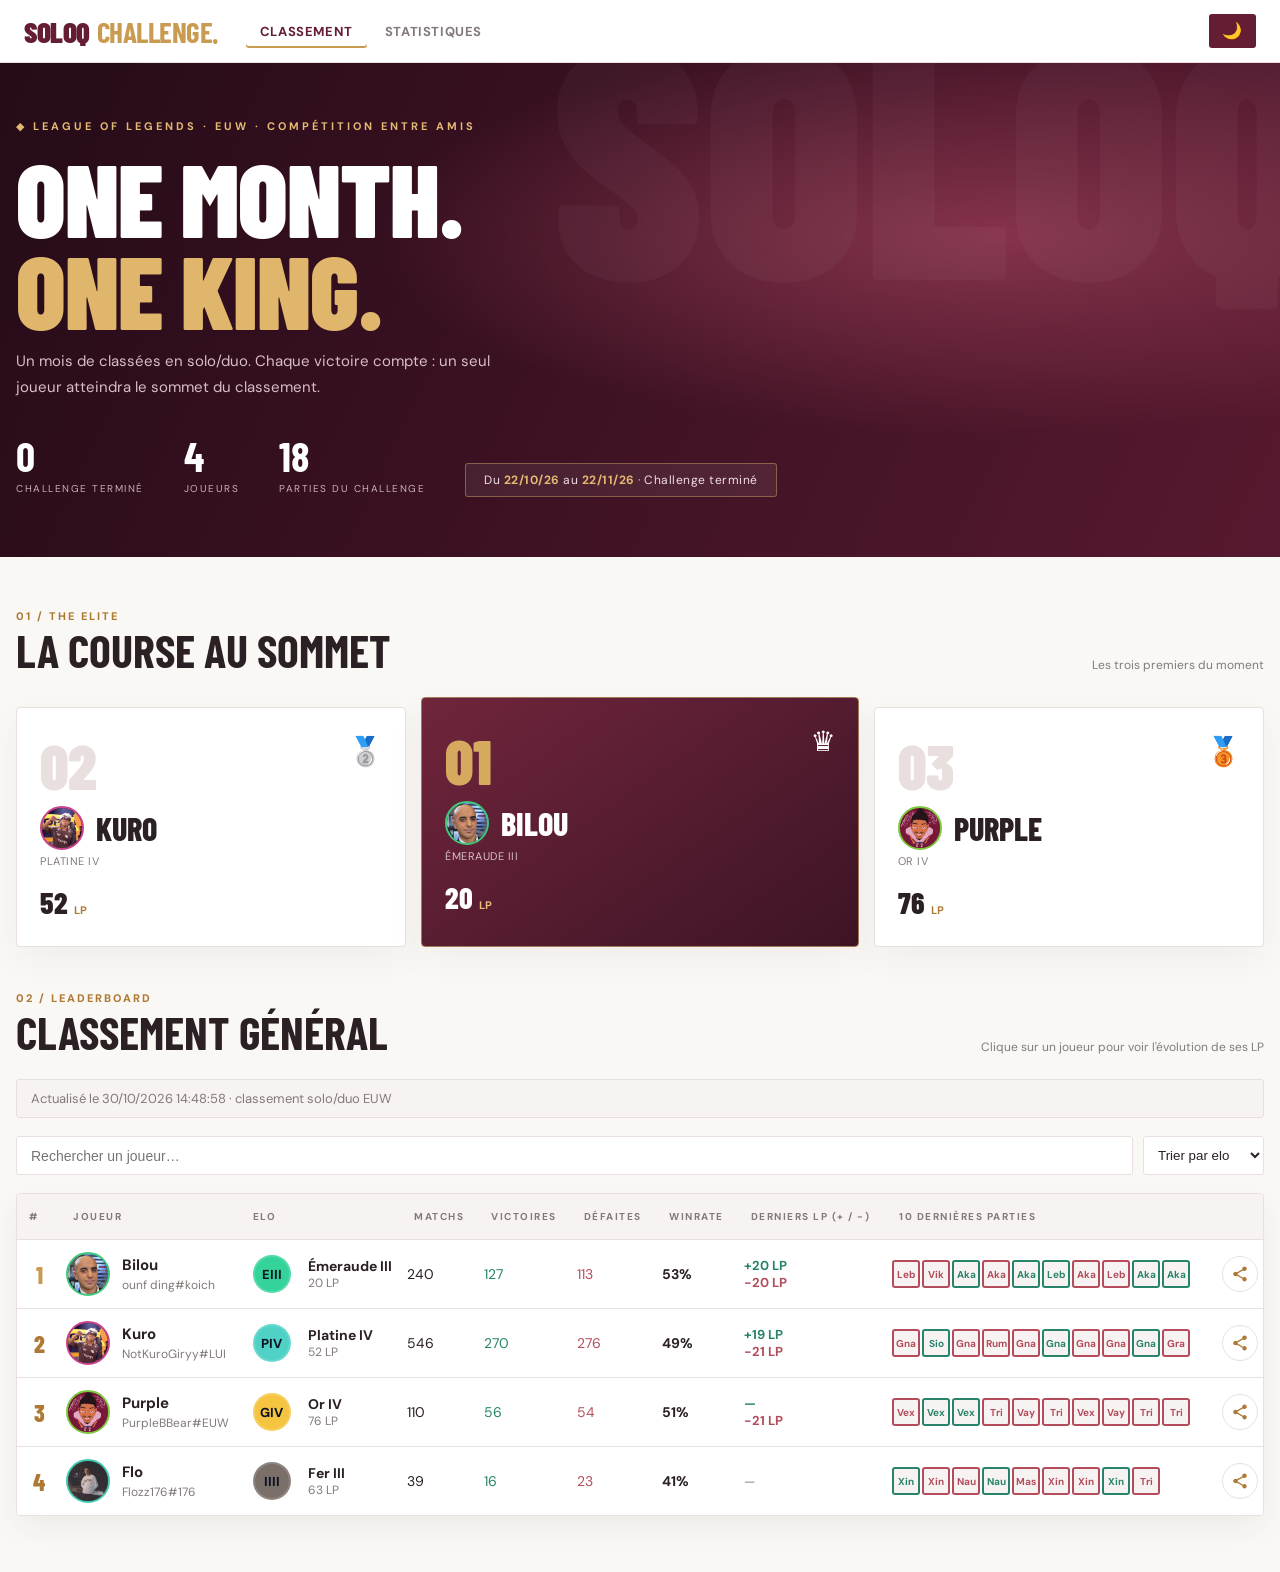
==== index.html @ 8a0b6b37 "Titre du hero ajusté sur mobile Co-Authored-By: Claude Sonnet 5.5 <noreply@anthropic.com> Claude-Ses" ====
<!DOCTYPE html>
<html lang="fr">
<head>
<meta charset="utf-8">
<meta name="viewport" content="width=device-width, initial-scale=1, viewport-fit=cover">
<title>SoloQ Challenge</title>
<meta name="description" content="Un mois de classées entre amis : classement, statistiques et parties en direct.">
<meta name="theme-color" content="#5c1a33">
<meta property="og:type" content="website"><meta property="og:title" content="SoloQ Challenge"><meta property="og:description" content="Un mois de classées entre amis : classement, statistiques et parties en direct.">
<link rel="icon" href="favicon.svg" type="image/svg+xml">
<style>
:root{color-scheme:dark;--bg:#0e141e;--card:#162030;--line:#233248;--txt:#e8eef7;--mut:#8394ab;--win:#3b82f6;--loss:#ef4444;--gold:#f5c542;box-sizing:border-box;padding-top:env(safe-area-inset-top,0px);padding-bottom:env(safe-area-inset-bottom,0px)}
*{box-sizing:border-box}
body{margin:0;background:var(--bg);color:var(--txt);font-family:Inter,system-ui,-apple-system,"Segoe UI",sans-serif}
header{display:flex;align-items:center;gap:24px;padding:14px 24px;border-bottom:1px solid var(--line);flex-wrap:wrap}
.logo{font-weight:800;font-size:20px;letter-spacing:.5px}.logo b{color:var(--gold)}
nav{display:flex;gap:4px;flex-wrap:wrap}
nav a{color:var(--mut);text-decoration:none;padding:8px 14px;border-radius:8px;font-size:14px}
nav a.on,nav a:hover{background:var(--card);color:var(--txt)}
.hero{text-align:center;padding:36px 16px 20px}
.hero h1{margin:0 0 8px;font-size:34px}
.hero p{margin:0;color:var(--mut)}
.pill{display:inline-block;margin-top:14px;background:var(--card);border:1px solid var(--line);border-radius:99px;padding:8px 18px;font-size:14px}
.pill b{color:var(--gold)}
.wrap{max-width:1320px;margin:0 auto;padding:0 16px 48px}
.bar{display:flex;gap:10px;margin:18px 0;flex-wrap:wrap}
.bar input{flex:1;min-width:180px;background:var(--card);border:1px solid var(--line);color:var(--txt);border-radius:8px;padding:10px 14px;font-size:14px}
.bar select{background:var(--card);border:1px solid var(--line);color:var(--txt);border-radius:8px;padding:10px}
.note{background:#2a2410;border:1px solid #5b4a14;color:#f1d98a;border-radius:8px;padding:10px 14px;font-size:13px;margin-bottom:14px}
.warn{background:#2a1416;border:1px solid #6b2328;color:#ffb4b8;border-radius:8px;padding:10px 14px;font-size:14px;margin-bottom:14px}
.scroll{overflow-x:auto}
table{width:100%;border-collapse:collapse;min-width:820px}
th{font-size:12px;color:var(--mut);text-transform:uppercase;letter-spacing:.6px;text-align:left;padding:8px 10px}
td{padding:10px;border-top:1px solid var(--line);font-size:14px;vertical-align:middle}
tbody tr{background:var(--card)}tbody tr:hover{background:#1c2a3f}
.rk{font-weight:800;font-size:18px;width:44px;text-align:center}
tr:nth-child(1) .rk{color:var(--gold)}
.pl b{display:block;font-size:15px}.pl a{color:var(--mut);font-size:12px;text-decoration:none}.pl a:hover{color:var(--txt)}
.elo{display:flex;align-items:center;gap:10px}
.elo .lp{white-space:nowrap}
.badge{width:38px;height:38px;border-radius:50%;display:grid;place-items:center;font-weight:800;font-size:13px;color:#0b1220;box-shadow:0 0 0 2px rgba(255,255,255,.15) inset}
.embw{position:relative;width:52px;height:52px;flex:none;display:grid;place-items:center}
.emb{width:52px;height:52px;object-fit:contain}
.dv{position:absolute;bottom:-2px;left:50%;transform:translateX(-50%);background:#0b1220;border:1px solid var(--line);border-radius:6px;padding:0 6px;font-size:11px;font-weight:800;line-height:16px;color:var(--txt)}
.pl b a.live{display:inline-block;margin-left:8px;font-size:11px;font-weight:800;letter-spacing:.5px;color:#86efac;background:rgba(34,197,94,.14);border:1px solid rgba(34,197,94,.5);border-radius:99px;padding:2px 9px;text-decoration:none;vertical-align:middle}
.pl b a.live:hover{background:rgba(34,197,94,.28);color:#bbf7d0}
.pl b a.live i{display:inline-block;width:7px;height:7px;border-radius:50%;background:#22c55e;margin-right:5px;animation:pl 1.6s infinite}
@keyframes pl{50%{opacity:.3}}
.lp{font-weight:700}.lp small{display:block;color:var(--mut);font-weight:400;font-size:12px}
.wr{font-weight:700}.v{color:var(--win)}.d{color:var(--loss)}
.last{display:flex;gap:3px}
.ch{width:34px;height:34px;border-radius:7px;display:grid;place-items:center;font-size:10px;font-weight:700;background:#0b1220;border:3px solid var(--line);overflow:hidden}.ch img{width:100%;height:100%;object-fit:cover;display:block}
.ch.w{border-color:var(--win);color:#9ec5ff}.ch.l{border-color:var(--loss);color:#ffa3a3}
.empty{padding:30px;text-align:center;color:var(--mut)}
.cardico{display:inline-flex;align-items:center;justify-content:center;gap:8px;width:36px;height:36px;border-radius:50%;border:1px solid var(--line);background:transparent;color:var(--gold);cursor:pointer}.cardico:hover{background:var(--gold);color:#1a1205;border-color:var(--gold)}.cardico .lbl{display:none}
td.sh{width:56px;text-align:right}
td.lpm .v{color:#4ade80}
td.lpm span{display:block;font-weight:700;white-space:nowrap}
td.lpm .lpm0{color:var(--mut)}
.hint{color:var(--mut);font-size:13px;margin:0 0 8px}
tbody tr.clk{cursor:pointer}tbody tr.clk:focus-visible{outline:2px solid var(--gold);outline-offset:-2px}
.modal{position:fixed;inset:0;background:rgba(3,7,14,.74);display:grid;place-items:center;padding:16px;z-index:50}
.modal[hidden]{display:none}
.dlg{background:var(--card);border:1px solid var(--line);border-radius:14px;width:min(780px,100%);max-height:calc(100vh - 32px);overflow:auto;padding:20px}
.dh{display:flex;align-items:center;gap:14px;margin-bottom:6px}
.dh h2{margin:0;font-size:21px}.dh small{display:block;color:var(--mut);font-size:13px;margin-top:2px}
.x{margin-left:auto;align-self:flex-start;background:none;border:1px solid var(--line);color:var(--txt);border-radius:8px;width:36px;height:36px;font-size:20px;line-height:1;cursor:pointer}
.x:hover{background:#1c2a3f}
.sum{display:flex;gap:26px;flex-wrap:wrap;margin:10px 0 12px;font-size:13px;color:var(--mut)}
.sum b{display:block;color:var(--txt);font-size:19px;margin-top:2px}
.tip{min-height:20px;font-size:14px;color:var(--txt);margin-bottom:4px}
svg.chart{width:100%;height:auto;display:block;touch-action:none;user-select:none}
.note2{color:var(--mut);font-size:13px;margin:10px 0 0}
.up{color:#4ade80}.dn{color:var(--loss)}
footer{text-align:center;color:var(--mut);font-size:12px;padding:20px}
@media(min-width:1181px) and (max-width:1340px){td{padding:8px 5px}th{padding:8px 5px}.ch{width:28px;height:28px;border-width:2px}.last{gap:2px}}
@media(max-width:640px){.hero h1{font-size:26px}header{padding:12px 14px}}
.pw{display:flex;align-items:center;gap:12px}
.pav{position:relative;overflow:hidden;width:44px;height:44px;border-radius:50%;flex:none;display:inline-grid;place-items:center;font-weight:800;font-size:17px;color:#fff;background:hsl(var(--h) 55% 36%);border:2px solid hsl(var(--h) 55% 52%)}
.pav img{position:absolute;inset:0;width:100%;height:100%;object-fit:cover;display:block}

.last{flex-wrap:nowrap}
th{white-space:nowrap}
td.lpm span{display:block;font-weight:700;font-size:13px;white-space:nowrap}td.lpm .lpm0{color:var(--mut);font-weight:400}
.chw{display:flex;flex-direction:column;align-items:center;gap:2px}
.lpd{font-size:10px;font-weight:800;min-height:12px;line-height:12px;color:var(--mut)}.lpd.up{color:#4ade80}.lpd.dn{color:#f87171}
@media(max-width:1180px){
  .scroll{overflow-x:visible}
  table{min-width:0;display:block}
  thead{display:none}
  tbody{display:grid;gap:10px}
  tbody tr{display:grid;grid-template-columns:40px repeat(4,1fr);align-items:center;gap:10px 8px;padding:12px;background:var(--card);border:1px solid var(--line);border-radius:12px}
  td{display:block;border:0;padding:0}
  td:nth-child(1){grid-column:1;grid-row:1}
  td:nth-child(2){grid-column:2 / 4;grid-row:1;min-width:0}
  td:nth-child(3){grid-column:4 / 6;grid-row:1}
  td:nth-child(4){grid-column:2;grid-row:2}td:nth-child(5){grid-column:3;grid-row:2}
  td:nth-child(6){grid-column:4;grid-row:2}td:nth-child(7){grid-column:5;grid-row:2}
  td:nth-child(8){grid-column:1 / -1;grid-row:3}
  td.lpm span{display:inline-block;margin-right:16px}
  td.lpm .v{color:#4ade80}
  .last{flex-wrap:wrap}
  td:nth-child(9){grid-column:1 / -1;grid-row:4}
  td.wr:before{font-weight:400}
  td[data-l]:before{content:attr(data-l);display:block;font-size:11px;color:var(--mut);text-transform:uppercase;letter-spacing:.5px;margin-bottom:2px}
  .pl b{white-space:normal}
  td.sh{grid-column:1 / -1;grid-row:5;width:auto;text-align:right}
  .cardico{width:auto;height:38px;padding:0 16px;border-radius:99px;font:600 13px Inter,system-ui,sans-serif}.cardico .lbl{display:inline}
}
@media(max-width:560px){
  tbody tr{grid-template-columns:repeat(4,1fr)}
  td:nth-child(1){grid-column:1;grid-row:1}
  td:nth-child(2){grid-column:2 / 5;grid-row:1}
  td:nth-child(3){grid-column:1 / 5;grid-row:2}
  td:nth-child(4){grid-column:1;grid-row:3}td:nth-child(5){grid-column:2;grid-row:3}
  td:nth-child(6){grid-column:3;grid-row:3}td:nth-child(7){grid-column:4;grid-row:3}
  td:nth-child(8){grid-column:1 / -1;grid-row:4}
  td:nth-child(9){grid-column:1 / -1;grid-row:5}
  td.sh{grid-row:6}
  .ch{width:30px;height:30px}
}
.hero{--cw:1288px}
</style>
<link rel="preconnect" href="https://fonts.googleapis.com"><link href="https://fonts.googleapis.com/css2?family=Barlow+Condensed:wght@500;600;700;800;900&family=DM+Sans:wght@400;500;600;700&display=swap" rel="stylesheet">
<link rel="stylesheet" href="theme.css?v=1793372012"><script src="theme.js?v=1793365394"></script>
</head>
<body>
<header>
  <div class="logo">SoloQ<b>Challenge</b></div>
  <nav><a class="on" href="index.html">Classement</a><a href="stats.html">Statistiques</a></nav>
</header>

<div class="hero">
  <div class="eyebrow">◆ League of Legends · EUW · Compétition entre amis</div>
  <h1>One month.<br><em>One king.</em></h1>
  <p>Un mois de classées en solo/duo. Chaque victoire compte : un seul joueur atteindra le sommet du classement.</p>
  <div class="hero-bottom">
    <div class="hero-stat"><strong id="hs-left">—</strong><small id="hs-left-l">Jours restants</small></div>
    <div class="hero-stat"><strong id="hs-pl">—</strong><small>Joueurs</small></div>
    <div class="hero-stat"><strong id="hs-g">—</strong><small>Parties du challenge</small></div>
    <div class="pill">Du <b id="d1"></b> au <b id="d2"></b> · <span id="left"></span></div>
  </div>
</div>

<main class="wrap">
<section class="section" id="podium-sec" hidden>
  <div class="section-top"><div><div class="kicker">01 / The elite</div><h2>La course au sommet</h2></div><div class="subtitle">Les trois premiers du moment</div></div>
  <div class="podium" id="podium"></div>
</section>
<section class="section" id="classement" style="padding-top:36px">
  <div class="section-top"><div><div class="kicker">02 / Leaderboard</div><h2>Classement général</h2></div><div class="subtitle">Clique sur un joueur pour voir l'évolution de ses LP</div></div>
  <div class="note">Chargement du classement…</div>
  <div class="warn" id="warn" hidden></div>
  <div class="bar">
    <input id="q" placeholder="Rechercher un joueur…">
    <select id="sort">
      <option value="elo">Trier par elo</option>
      <option value="games">Matchs joués</option>
      <option value="wr">Winrate</option>
      <option value="wins">Victoires</option>
    </select>
  </div>
  <div class="scroll">
  <table>
    <thead><tr><th>#</th><th>Joueur</th><th>Elo</th><th>Matchs</th><th>Victoires</th><th>Défaites</th><th>Winrate</th><th title="LP gagnés à la dernière victoire et perdus à la dernière défaite">Derniers LP (+ / −)</th><th>10 dernières parties</th><th></th></tr></thead>
    <tbody id="rows"></tbody>
  </table>
  </div>
  <div id="none" class="empty" hidden>Aucun joueur trouvé.</div>
</section>
</main>


<div class="modal" id="modal" hidden>
  <div class="dlg" role="dialog" aria-modal="true" aria-labelledby="mt">
    <div class="dh"><div id="mem"></div><div><h2 id="mt"></h2><small id="ms"></small></div>
      <button class="x" id="mx" aria-label="Fermer">×</button></div>
    <div class="sum" id="msum"></div>
    <div id="mtip" class="tip">&nbsp;</div>
    <div id="mchart"></div>
    <p class="note2" id="mnote"></p>
    <button type="button" class="cbtn cardbtn" id="mcard">🃏 Carte joueur</button>
  </div>
</div>

<script>
// ====== CONFIG ======
var START = "2026-10-22", END = "2026-11-22";
// last10 : "W" victoire / "L" défaite, de la plus récente à la plus ancienne
// champs : champions joués, dans le même ordre
var PLAYERS = [];  // rempli depuis data/ranking.json
// Icônes de champions (image en base64). Ajoute une ligne par champion : Nom:"data:image/png;base64,..."
var ICONS = {};
// ====== FIN CONFIG ======

var TIERS = ["IRON","BRONZE","SILVER","GOLD","PLATINUM","EMERALD","DIAMOND","MASTER","GRANDMASTER","CHALLENGER"];
var COL = {IRON:"#7b6f6a",BRONZE:"#b8794a",SILVER:"#b9c4d0",GOLD:"#f5c542",PLATINUM:"#4fd1c5",EMERALD:"#34d399",DIAMOND:"#7aa7ff",MASTER:"#c084fc",GRANDMASTER:"#f87171",CHALLENGER:"#fde68a"};
var LBL = {IRON:"Fer",BRONZE:"Bronze",SILVER:"Argent",GOLD:"Or",PLATINUM:"Platine",EMERALD:"Émeraude",DIAMOND:"Diamant",MASTER:"Maître",GRANDMASTER:"GM",CHALLENGER:"Chall"};
var ROM = ["","I","II","III","IV"];


// Icônes de TOUS les champions via Data Dragon (CDN officiel de Riot).
// Fonctionne quand la page est hébergée sur ton site ou ouverte en fichier ; sinon on retombe sur ICONS puis sur les lettres.
var DD = {ver:null, map:null};
function norm(s){return String(s).toLowerCase().replace(/[^a-z0-9]/g,"")}
function iconSrc(c){
  if(ICONS[c]) return ICONS[c];
  if(DD.map){var id = DD.map[norm(c)]; if(id) return "https://ddragon.leagueoflegends.com/cdn/"+DD.ver+"/img/champion/"+id+".png";}
  return null;
}
function loadDD(){
  fetch("https://ddragon.leagueoflegends.com/api/versions.json").then(function(r){return r.json()}).then(function(v){
    DD.ver = v[0];
    return fetch("https://ddragon.leagueoflegends.com/cdn/"+DD.ver+"/data/en_US/champion.json");
  }).then(function(r){return r.json()}).then(function(j){
    DD.map = {};
    Object.keys(j.data).forEach(function(id){DD.map[norm(id)] = id; DD.map[norm(j.data[id].name)] = id;});
    render();
  }).catch(function(){});
}

function loadData(){
  var n = document.querySelector(".note");
  fetch("data/ranking.json?t="+Date.now()).then(function(r){if(!r.ok)throw 0;return r.json()}).then(function(d){
    PLAYERS = d.players || [];
    if(d.start && d.end && (d.start !== START || d.end !== END)){ START = d.start; END = d.end; setDates(); }
    if(n){
      var m = Math.max(0, Math.round((Date.now()/1000 - d.updated)/60));
      n.textContent = "Actualisé " + (m < 1 ? "à l'instant" : m < 60 ? "il y a " + m + " min" : "le " + new Date(d.updated*1000).toLocaleString("fr-FR")) + " · classement solo/duo EUW";
    }
    var msgs = [];
    if(d.key_ok === false) msgs.push("La clé Riot est refusée (expirée ?) : le classement n'est plus mis à jour.");
    (d.errors || []).forEach(function(e){ msgs.push(e.riot + " : " + e.msg); });
    var w = document.getElementById("warn");
    if(w){ w.innerHTML = msgs.map(esc).join("<br>"); w.hidden = !msgs.length; }
    render();
  }).catch(function(){ if(n) n.textContent = "Impossible de charger le classement pour le moment."; render(); });
}

function score(p){
  if(p.unranked) return -1 + Math.min(999, p.w + p.l) / 1000;   // non classés : après tous les classés, entre eux par nombre de parties
  var t = TIERS.indexOf(p.tier);
  return t >= 7 ? 2800 + (t-7)*0 + p.lp + (t-7)*5000 : t*400 + (4-p.div)*100 + p.lp;
}
var CD = "https://raw.communitydragon.org/latest/plugins/rcp-fe-lol-static-assets/global/default/images/";
function embUrls(t){
  t = t.toLowerCase();
  return [CD+"ranked-mini-crests/"+t+".png", CD+"ranked-mini-crests/"+t+".svg", CD+"ranked-emblem/emblem-"+t+".png", "ranks/"+t+".png"];
}
function embErr(img){
  var u = JSON.parse(img.dataset.u), i = +img.dataset.i + 1;
  if(i < u.length){ img.dataset.i = i; img.src = u[i]; }
  else { img.parentNode.innerHTML = img.dataset.fb; }
}
function emblem(p,hi){
  if(p.unranked) return '<div class="embw"><div class="badge" style="background:#475569">?</div></div>';
  var fb = '<div class="badge" style="background:'+COL[p.tier]+'">'+esc(p.tier.slice(0,1))+(hi?"":ROM[p.div])+'</div>';
  var u = embUrls(p.tier);
  return '<div class="embw"><img class="emb" alt="'+esc(p.tier)+'" src="'+u[0]+'" data-i="0" data-u="'+esc(JSON.stringify(u))+'" data-fb="'+esc(fb)+'" onerror="embErr(this)">'
    + (hi ? '' : '<span class="dv">'+ROM[p.div]+'</span>') + '</div>';
}
var SHARE_SVG = '<svg viewBox="0 0 24 24" width="18" height="18" aria-hidden="true"><path fill="currentColor" d="M18 16.1c-.8 0-1.5.3-2 .8l-7.1-4.2c.1-.2.1-.5.1-.7s0-.5-.1-.7L15.900 7.200c.5.5 1.2.8 2.100.8 1.700 0 3-1.300 3-3s-1.300-3-3-3-3 1.300-3 3c0 .2 0 .5.1.7L8.100 9.800C7.600 9.300 6.900 9 6 9c-1.700 0-3 1.300-3 3s1.300 3 3 3c.9 0 1.600-.3 2.100-.8l7.100 4.200c-.1.200-.1.400-.1.600 0 1.600 1.300 2.900 2.900 2.900s2.900-1.300 2.900-2.900-1.300-2.900-2.900-2.900z"/></svg>';
var LIVE = {players:{}};
function liveTag(p){
  var g = LIVE.players && LIVE.players[p.riot];
  return g ? ' <a class="live" href="game.html?g='+encodeURIComponent(g)+'" title="Voir la partie en cours"><i></i>EN JEU</a>' : '';
}
function loadLive(){
  fetch("data/live.json?t="+Date.now()).then(function(r){if(!r.ok)throw 0;return r.json()}).then(function(d){LIVE=d;render()}).catch(function(){});
}
function lpAvg(p){
  var a = p.lplast; if(!a || (a.win == null && a.loss == null)) return '<span class="lpm0" title="Disponible dès la première partie suivie après le début du suivi">—</span>';
  return '<span class="v" title="LP gagnés lors de la dernière victoire suivie">'+(a.win != null ? "+"+a.win+" LP" : "—")+'</span>'
       + '<span class="d" title="LP perdus lors de la dernière défaite suivie">'+(a.loss != null ? "−"+Math.abs(a.loss)+" LP" : "—")+'</span>';
}
function games(p){return p.w+p.l}
function wr(p){return games(p) ? Math.round(p.w/games(p)*100) : 0}
function fmt(s){var a=s.split("-");return a[2]+"/"+a[1]+"/"+a[0].slice(2)}
function opgg(r){var a=r.split("#");return "https://dpm.lol/"+encodeURIComponent(a[0])+"-"+encodeURIComponent(a[1])}
function hue(s){var h=0;s=String(s);for(var i=0;i<s.length;i++)h=(h*31+s.charCodeAt(i))%360;return h}
function avHtml(p){
  return '<span class="pav" style="--h:'+hue(p.name)+'">'+esc(String(p.name).slice(0,1).toUpperCase())
    + (p.avatar ? '<img alt="" loading="lazy" src="'+esc(p.avatar)+'" onerror="this.remove()">' : '') + '</span>';
}
function esc(s){return String(s).replace(/[&<>"]/g,function(c){return {"&":"&amp;","<":"&lt;",">":"&gt;",'"':"&quot;"}[c]})}

function setDates(){
  document.getElementById("d1").textContent = fmt(START);
  document.getElementById("d2").textContent = fmt(END);
  var now = new Date(), st = new Date(START+"T00:00:00"), e = new Date(END+"T23:59:59");   // heure locale, dernier jour inclus
  var el = document.getElementById("left");
  var hl = document.getElementById("hs-left"), hll = document.getElementById("hs-left-l");
  if(now < st){ el.textContent = "Commence dans " + Math.ceil((st-now)/864e5) + " j"; hl.textContent = Math.ceil((st-now)/864e5); hll.textContent = "Jours avant le début"; }
  else if(now > e){ el.textContent = "Challenge terminé"; hl.textContent = "0"; hll.textContent = "Challenge terminé"; }
  else { el.textContent = Math.ceil((e-now)/864e5) + " j restants"; hl.textContent = Math.ceil((e-now)/864e5); hll.textContent = "Jours restants"; }
}
setDates();

function renderPodium(){
  var sec = document.getElementById("podium-sec"), el = document.getElementById("podium");
  var top = PLAYERS.filter(function(x){return !x.unranked}).sort(function(a,b){return score(b)-score(a)}).slice(0,3);   // le podium ne montre que des joueurs classés
  document.getElementById("hs-pl").textContent = PLAYERS.length || "—";
  if(!top.length){ sec.hidden = true; return; }
  sec.hidden = false;
  var order = top.length >= 3 ? [1,0,2] : top.map(function(_,i){return i}), medals = ["♛","🥈","🥉"];
  el.innerHTML = order.map(function(i){
    var p = top[i], hi = TIERS.indexOf(p.tier) >= 7;
    var rt = p.unranked ? "Non classé" : LBL[p.tier] + (hi ? "" : " " + ROM[p.div]);
    return '<button type="button" class="pcard'+(i===0?" first":"")+'" data-riot="'+esc(p.riot)+'" aria-label="Voir le profil de '+esc(p.name)+'">'
      + '<div class="position">0'+(i+1)+'</div><div class="medal" aria-hidden="true">'+medals[i]+'</div>'
      + '<div class="who">'+avHtml(p)+'<div class="pname">'+esc(p.name)+'</div></div>'
      + '<div class="prank">'+esc(rt)+'</div>'
      + '<div class="plp">'+(p.unranked ? "—" : p.lp+' <span>LP</span>')+'</div></button>';
  }).join("");
}
document.getElementById("podium").addEventListener("click", function(e){ var b = e.target.closest(".pcard"); if(b) openPlayer(b.getAttribute("data-riot")); });

function render(){
  renderPodium();
  var q = document.getElementById("q").value.toLowerCase().trim();
  var k = document.getElementById("sort").value;
  var f = {elo:score, games:games, wr:wr, wins:function(p){return p.w}}[k];
  var list = PLAYERS.slice().sort(function(a,b){return f(b)-f(a)});
  var html = "", n = 0;
  list.forEach(function(p,i){
    if(q && (p.name+" "+p.riot).toLowerCase().indexOf(q) < 0) return;
    n++;
    var t = TIERS.indexOf(p.tier), hi = t >= 7;
    var rankTxt = p.unranked ? "Non classé" : LBL[p.tier] + (hi ? "" : " " + ROM[p.div]);
    var last = "";
    for(var j=0;j<(p.champs?Math.min(10,p.champs.length):0);j++){
      var c = p.champs[j] || "?", r = p.last10[j] || "L";
      var dl = p.lpd ? p.lpd[j] : null;
      last += '<div class="chw"><div class="ch '+(r==="W"?"w":"l")+'" title="'+esc(c)+' · '+(r==="W"?"Victoire":"Défaite")+(dl!=null?" · "+(dl>0?"+":"")+dl+" LP":"")+'">'+(iconSrc(c)?'<img alt="'+esc(c)+'" src="'+iconSrc(c)+'" onerror="this.replaceWith(document.createTextNode(this.alt.slice(0,3)))">':esc(c.slice(0,3)))+'</div>'
        +'</div>';
    }
    if(!last) last='<span style="color:var(--mut)">—</span>';
    html += '<tr class="clk" tabindex="0" data-riot="'+esc(p.riot)+'"><td class="rk">'+(i+1)+'</td>'
      + '<td class="pl"><div class="pw">'+avHtml(p)+'<div><b>'+esc(p.name)+liveTag(p)+'</b><a href="'+opgg(p.riot)+'" target="_blank" rel="noopener">'+esc(p.riot)+'</a></div></div></td>'
      + '<td><div class="elo">'+emblem(p,hi)
      + '<div class="lp">'+rankTxt+'<small>'+(p.unranked?"—":p.lp+" LP")+'</small></div></div></td>'
      + '<td data-l="Matchs">'+games(p)+'</td><td class="v" data-l="Victoires">'+p.w+'</td><td class="d" data-l="Défaites">'+p.l+'</td>'
      + '<td class="wr" data-l="Winrate">'+wr(p)+'%</td>'
      + '<td class="lpm" data-l="Derniers LP (+ / −)">'+lpAvg(p)+'</td><td><div class="last">'+last+'</div></td>'
      + '<td class="sh"><button type="button" class="cardico" data-card="'+esc(p.riot)+'" title="Partager la carte de '+esc(p.name)+'" aria-label="Partager la carte de '+esc(p.name)+'">'+SHARE_SVG+'<span class="lbl">Partager la carte</span></button></td></tr>';
  });
  document.getElementById("rows").innerHTML = html;
  document.getElementById("none").hidden = n > 0;
}

// ====== Graphique d'évolution des LP ======
var HIST = {}, STATS = null, lastFocus = null;
function loadExtra(){
  fetch("data/history.json?t="+Date.now()).then(function(r){return r.ok?r.json():{}}).then(function(d){HIST=d}).catch(function(){});
  fetch("data/stats.json?t="+Date.now()).then(function(r){return r.ok?r.json():null}).then(function(d){STATS=d; var g = document.getElementById("hs-g"); if(g && d) g.textContent = d.games;}).catch(function(){});
}
function cscore(t){var i=TIERS.indexOf(t[1]);return i>=7 ? 2800+t[3] : i*400+(4-t[2])*100+t[3]}
function scoreLabel(v){
  if(v>=2800) return v===2800 ? "Maître" : "M+ "+(v-2800)+" LP";
  var i=Math.floor(v/400), d=4-Math.floor((v%400)/100);
  return LBL[TIERS[i]]+" "+ROM[d];
}
function rankText(t){
  var hi = TIERS.indexOf(t[1]) >= 7;
  return LBL[t[1]] + (hi ? "" : " " + ROM[t[2]]) + " · " + t[3] + " LP";
}
function two(n){return (n<10?"0":"")+n}
function fmtT(sec, withHour){
  var d = new Date(sec*1000);
  return two(d.getDate())+"/"+two(d.getMonth()+1) + (withHour ? " "+two(d.getHours())+":"+two(d.getMinutes()) : "");
}
function delta(n){return (n>0?"+":n<0?"−":"")+Math.abs(n)}
function chartSvg(pts, color){
  var W=720,H=300,L=84,R=16,T=14,B=30, now=Math.floor(Date.now()/1000);
  var data = pts.slice(), last = data[data.length-1];
  if(now - last[0] > 60) data.push([now,last[1],last[2],last[3]]);
  var t0 = data[0][0], t1 = data[data.length-1][0]; if(t1 <= t0) t1 = t0 + 3600;
  var v = data.map(cscore), lo = Math.min.apply(null,v), hi = Math.max.apply(null,v);
  var pad = Math.max(40,(hi-lo)*.15); lo -= pad; hi += pad;
  if(hi-lo < 160){var c=(hi+lo)/2; lo=c-80; hi=c+80;}
  var X=function(t){return L+(t-t0)/(t1-t0)*(W-L-R)}, Y=function(s){return T+(hi-s)/(hi-lo)*(H-T-B)};
  var step=[100,200,400,800,1600,3200].filter(function(s){return (hi-lo)/s<=5})[0] || 3200;
  var out = '<svg class="chart" viewBox="0 0 '+W+' '+H+'" id="csvg">';
  out += '<defs><linearGradient id="cg" x1="0" y1="0" x2="0" y2="1"><stop offset="0" stop-color="'+color+'" stop-opacity=".28"/><stop offset="1" stop-color="'+color+'" stop-opacity="0"/></linearGradient></defs>';
  for(var g=Math.ceil(lo/step)*step; g<=hi; g+=step){
    out += '<line x1="'+L+'" x2="'+(W-R)+'" y1="'+Y(g)+'" y2="'+Y(g)+'" stroke="#233248" stroke-width="1"/>'
         + '<text x="'+(L-8)+'" y="'+(Y(g)+4)+'" text-anchor="end" font-size="11" fill="#8394ab">'+esc(scoreLabel(g))+'</text>';
  }
  var span = (t1-t0)/86400;
  for(var k=0;k<=4;k++){
    var tt = t0+(t1-t0)*k/4;
    out += '<text x="'+X(tt)+'" y="'+(H-8)+'" text-anchor="'+(k===0?"start":k===4?"end":"middle")+'" font-size="11" fill="#8394ab">'+fmtT(tt, span<2)+'</text>';
  }
  var line = data.map(function(d,i){return (i?"L":"M")+X(d[0]).toFixed(1)+" "+Y(v[i]).toFixed(1)}).join(" ");
  out += '<path d="'+line+' L'+X(t1).toFixed(1)+" "+(H-B)+' L'+X(t0).toFixed(1)+" "+(H-B)+' Z" fill="url(#cg)"/>';
  out += '<path d="'+line+'" fill="none" stroke="'+color+'" stroke-width="2.4" stroke-linejoin="round" stroke-linecap="round"/>';
  var real = pts.length;
  if(real <= 80) pts.forEach(function(d,i){out += '<circle cx="'+X(d[0]).toFixed(1)+'" cy="'+Y(v[i]).toFixed(1)+'" r="3.5" fill="#0e141e" stroke="'+color+'" stroke-width="2"/>'});
  out += '<g id="cur" style="display:none"><line id="cl" y1="'+T+'" y2="'+(H-B)+'" stroke="#8394ab" stroke-dasharray="3 3"/><circle id="cc" r="5.5" fill="'+color+'" stroke="#0e141e" stroke-width="2"/></g>';
  out += '<rect id="cr" x="'+L+'" y="'+T+'" width="'+(W-L-R)+'" height="'+(H-T-B)+'" fill="transparent"/></svg>';
  return {svg: out, data: data, v: v, X: X, Y: Y, W: W, real: real};
}
function attachHover(m){
  var svg = document.getElementById("csvg"), tip = document.getElementById("mtip");
  var cur = svg.querySelector("#cur"), cl = svg.querySelector("#cl"), cc = svg.querySelector("#cc");
  function show(ev){
    var r = svg.getBoundingClientRect(), x = (ev.clientX - r.left) / r.width * m.W, best = 0, bd = 1e9;
    m.data.forEach(function(d,i){var dd = Math.abs(m.X(d[0]) - x); if(dd < bd){bd = dd; best = i;}});
    var d = m.data[best], prev = best > 0 ? m.v[best-1] : null, dl = prev === null ? "" : "  (" + delta(m.v[best]-prev) + " LP)";
    cur.style.display = ""; cl.setAttribute("x1", m.X(d[0])); cl.setAttribute("x2", m.X(d[0]));
    cc.setAttribute("cx", m.X(d[0])); cc.setAttribute("cy", m.Y(m.v[best]));
    tip.innerHTML = '<span style="color:var(--mut)">'+fmtT(d[0],true)+'</span> · <b>'+esc(rankText(d))+'</b>'+(prev===null?"":' <span class="'+(m.v[best]>=prev?"up":"dn")+'">'+esc(dl)+'</span>');
  }
  var rect = svg.querySelector("#cr");
  rect.addEventListener("pointermove", show); rect.addEventListener("pointerdown", show);
  rect.addEventListener("pointerleave", function(){cur.style.display="none"; tip.innerHTML = "&nbsp;";});
}
function openPlayer(riot){
  CARD_RIOT = riot;
  var p = PLAYERS.filter(function(x){return x.riot === riot})[0]; if(!p) return;
  var pts = (HIST[riot] || []).slice().sort(function(a,b){return a[0]-b[0]});
  var hi = TIERS.indexOf(p.tier) >= 7, color = COL[p.tier] || "#f5c542";
  document.getElementById("mem").innerHTML = '<div class="pw">'+avHtml(p)+emblem(p,hi)+'</div>';
  document.getElementById("mt").textContent = p.name;
  document.getElementById("ms").textContent = p.riot + (p.unranked ? " · non classé" : " · " + LBL[p.tier] + (hi ? "" : " " + ROM[p.div]) + " · " + p.lp + " LP");
  var sum = "", chart = "", note = "";
  var st = STATS && STATS.players && STATS.players[riot];
  if(pts.length){
    var diff = cscore(pts[pts.length-1]) - cscore(pts[0]);
    var peak = pts.reduce(function(a,b){return cscore(b) > cscore(a) ? b : a});
    sum += '<div>Depuis le début du suivi<b class="'+(diff>=0?"up":"dn")+'">'+delta(diff)+' LP</b></div>'
         + '<div>Meilleur rang atteint<b>'+esc(rankText(peak))+'</b></div>';
  }
  if(st){
    sum += '<div>Parties du challenge<b>'+st.games+' · '+st.winrate+'%</b></div><div>KDA<b>'+st.kda+'</b></div>'
         + '<div>Série<b>'+(st.streak>0?"🔥 "+st.streak+" V":st.streak<0?"❄️ "+(-st.streak)+" D":"—")+'</b></div>';
  }
  document.getElementById("msum").innerHTML = sum;
  document.getElementById("mtip").innerHTML = "&nbsp;";
  var holder = document.getElementById("mchart"), model = null;
  if(pts.length){ model = chartSvg(pts, color); holder.innerHTML = model.svg; attachHover(model); }
  else holder.innerHTML = "";
  if(!pts.length) note = p.unranked ? "Ce joueur n'est pas encore classé en solo/duo : le graphique apparaîtra après sa première partie classée." : "Pas encore de données : le graphique se remplit à chaque changement de LP.";
  else if(pts.length === 1) note = "Un seul point pour l'instant : la courbe se dessine au fil des parties. Le suivi a commencé le " + fmtT(pts[0][0],true) + ".";
  else note = "Un point à chaque changement de LP, depuis le " + fmtT(pts[0][0],true) + " (début du suivi automatique). Passe la souris sur la courbe pour le détail.";
  document.getElementById("mnote").textContent = note;
  lastFocus = document.activeElement;
  document.getElementById("modal").hidden = false;
  document.body.style.overflow = "hidden";
  document.getElementById("mx").focus();
}
function closePlayer(){
  document.getElementById("modal").hidden = true;
  document.body.style.overflow = "";
  if(lastFocus && lastFocus.focus) lastFocus.focus();
}
document.getElementById("mx").addEventListener("click", closePlayer);
document.getElementById("modal").addEventListener("click", function(e){ if(e.target === this) closePlayer(); });
document.addEventListener("keydown", function(e){ if(e.key === "Escape" && !document.getElementById("modal").hidden) closePlayer(); });
document.getElementById("rows").addEventListener("click", function(e){
  var cb = e.target.closest(".cardico");
  if(cb){ e.stopPropagation(); if(window.showCard) showCard(cb.getAttribute("data-card")); return; }
  if(e.target.closest("a")) return;
  var tr = e.target.closest("tr[data-riot]"); if(tr) openPlayer(tr.getAttribute("data-riot"));
});
document.getElementById("rows").addEventListener("keydown", function(e){
  if(e.key !== "Enter" && e.key !== " ") return;
  var tr = e.target.closest("tr[data-riot]"); if(tr && e.target === tr){ e.preventDefault(); openPlayer(tr.getAttribute("data-riot")); }
});
document.getElementById("q").addEventListener("input", render);
document.getElementById("sort").addEventListener("change", render);
document.getElementById("mcard").addEventListener("click", function(){ if(CARD_RIOT) showCard(CARD_RIOT); });
loadData();
loadExtra();
loadLive();
setInterval(loadLive, 60000);
loadDD();
</script>
<script src="card.js?v=1793269095"></script>
<script src="admin.js?v=1793353903"></script>
</body>
</html>
---- theme.css ----
/* Habillage du site : crème / bordeaux / doré, titres en Barlow Condensed (style « refonte »).
   Mode clair par défaut ; <html data-theme="dark"> = version sombre bordeaux. Bouton en haut à droite. */
:root{color-scheme:light;--bg:#faf8f5;--card:#fff;--card2:#f8f3f3;--line:#eadfdf;--txt:#2b2024;--mut:#827a79;--gold:#ad7934;--gold2:#c99b50;--wine:#641d32;--wb:#641d32;--win:#27846a;--loss:#b44c5b;--up:#27846a;--blue:#2f6fcf;--red:#b44c5b;--hf:'Barlow Condensed','Arial Narrow',Impact,sans-serif}
html[data-theme="dark"]{color-scheme:dark;--bg:#1a0c13;--card:#27121d;--card2:#321826;--line:#47242f;--txt:#f3e9eb;--mut:#b39ea5;--gold:#e0b66c;--gold2:#e0b66c;--wine:#e7a3b4;--wb:#7d2840;--win:#4ec3a0;--loss:#e0707f;--up:#4ec3a0;--blue:#6aa5ff;--red:#e0707f}
html{scroll-padding-top:72px}
body{background:var(--bg);color:var(--txt);font-family:'DM Sans',system-ui,-apple-system,"Segoe UI",sans-serif}

/* ---- en-tête ---- */
header{position:sticky;top:0;z-index:20;background:var(--card);border-bottom:1px solid var(--line);padding:14px 24px;gap:28px}
.logo{font-family:var(--hf);font-weight:900;font-size:29px;letter-spacing:-.5px;color:var(--wine);text-transform:uppercase;text-decoration:none;line-height:1}
.logo b{color:var(--gold2);margin-left:.25em}.logo b::after{content:"."}
nav a,.back{color:var(--mut);font-size:13px;font-weight:700;text-transform:uppercase;letter-spacing:.6px;border-radius:3px}
nav a.on{color:var(--wine);background:transparent;box-shadow:inset 0 -2px 0 var(--gold2)}
nav a:hover,.back:hover{background:var(--card2);color:var(--wine)}
.themebtn{margin-left:auto;background:var(--wb);border:0;color:#fff;border-radius:3px;padding:9px 13px;font:700 16px/1 'DM Sans',system-ui,sans-serif;letter-spacing:1px;text-transform:uppercase;cursor:pointer;white-space:nowrap}
.themebtn:hover{filter:brightness(1.15)}

/* ---- bandeau d'accueil (toutes les pages) ---- */
.hero{position:relative;overflow:hidden;text-align:left;margin:0;padding:56px max(16px,calc((100% - var(--cw,1208px))/2)) 60px;color:#fff;background:radial-gradient(ellipse at 78% 35%,#85334b 0,transparent 44%),linear-gradient(115deg,#250b18,#57192f)}
.hero::before{content:"SOLOQ";font-family:var(--hf);font-weight:900;font-size:330px;line-height:1;position:absolute;right:-45px;top:-80px;color:rgba(255,255,255,.03);pointer-events:none}
.hero>*{position:relative}
.hero h1{font-family:var(--hf);font-weight:900;text-transform:uppercase;letter-spacing:-1px;line-height:.9;margin:0 0 14px;font-size:clamp(40px,8vw,104px);color:#fff;background:none;-webkit-background-clip:border-box;background-clip:border-box;-webkit-text-fill-color:#fff}
.hero h1 em{color:#e0b66c;font-style:normal;-webkit-text-fill-color:#e0b66c}
.hero p{display:block;background:none;border:0;border-radius:0;padding:0;color:#d7bec7;max-width:520px;line-height:1.7;font-size:15px;margin:0}
.eyebrow{font-size:11px;font-weight:700;letter-spacing:3px;color:#e4b972;text-transform:uppercase;margin-bottom:18px}
.hero-bottom{display:flex;gap:40px;margin-top:34px;flex-wrap:wrap;align-items:flex-end}
.hero-stat strong{display:block;font-family:var(--hf);font-size:42px;line-height:1;color:#fff}
.hero-stat small{font-size:10px;letter-spacing:1.5px;color:#c9aeb8;text-transform:uppercase}
.hero .pill{background:rgba(255,255,255,.07);border:1px solid rgba(228,185,114,.4);color:#f1dfe4;border-radius:3px;font-size:12px;letter-spacing:.5px;margin-top:0}
.hero .pill b{color:#e4b972}

/* ---- sections et titres ---- */
.kicker{color:var(--gold);font-size:11px;letter-spacing:2px;font-weight:800;text-transform:uppercase}
.section{padding:52px 0 8px}
.section-top{display:flex;justify-content:space-between;align-items:flex-end;gap:15px;margin-bottom:24px;flex-wrap:wrap}
.section h2,#app>h2{font-family:var(--hf);font-size:46px;text-transform:uppercase;margin:4px 0 0;line-height:1;letter-spacing:0;color:var(--txt);border:0;padding:0}
#app>h2{margin-top:52px;margin-bottom:4px;scroll-margin-top:130px}
#app>h2:before{height:34px;width:5px;background:var(--gold2);border-radius:0}
.subtitle{font-size:12px;color:var(--mut)}
.dlg h2{font-family:var(--hf);text-transform:uppercase;font-size:36px;line-height:1}
.note{background:var(--card2);border:1px solid var(--line);color:var(--mut);border-radius:3px}
.warn{border-radius:3px}

/* ---- cartes et tableaux ---- */
.tile,.rec,.pc,.pair,.cmp,.cmpd,.dlg,.team,.pcard{border-radius:4px}
.tabs{top:68px;flex-wrap:wrap}
.tabs a{border-radius:3px;font-weight:700;text-transform:uppercase;font-size:12px;letter-spacing:.8px}
.tabs a.on{background:var(--wb);color:#fff;border-color:var(--wb)}
.bar input,.bar select,.cmpbar select{background:var(--card);border:1px solid var(--line);border-radius:3px;color:var(--txt)}
.bar input:focus{outline:2px solid var(--wb)}
th{font-size:10px;letter-spacing:1.5px;text-transform:uppercase;color:var(--mut);font-weight:700}
tbody tr:hover{background:var(--card2)}
.scroll tbody tr:hover td{background:transparent}
@media(min-width:1201px){.scroll{background:var(--card);border:1px solid var(--line);box-shadow:0 12px 30px rgba(57,16,32,.06);border-radius:4px;overflow:hidden}
  .scroll th{background:var(--card2);padding:16px 12px}}
td.rk{font-family:var(--hf);color:var(--gold);font-size:24px}
tr:nth-child(1) td.rk{color:var(--gold2)}
.ch{background:var(--card2);border-radius:3px}.ch.w{border-color:var(--win);color:var(--win)}.ch.l{border-color:var(--loss);color:var(--loss)}
.ci,.champ,.sp div{background:var(--card2)}
.dv{background:var(--wb);color:#fff;border-color:var(--gold2)}
td.lpm .v{color:var(--win)}
.v{color:var(--win)}.d{color:var(--loss)}
.pl a:hover{color:var(--wine)}
.pl b a.live{color:#1e7a43;background:rgba(34,197,94,.12)}
html[data-theme="dark"] .pl b a.live{color:#86efac}
.modal{background:rgba(30,10,22,.7)}.dlg{border:1px solid var(--line)}
.x:hover{background:var(--card2)}
svg.chart line[stroke="#233248"]{stroke:var(--line)}
svg.chart circle[fill="#0e141e"]{fill:var(--card)}
svg.chart text{fill:var(--mut)}
.mb{background:var(--card2)}
.form i{background:var(--loss)}.form i.w{background:var(--win)}
.pc .grid div,.cmp .hd{background:var(--card2)}
.cmp .ln .x.w{color:var(--wine)}
.rec .who{background:var(--card2)}
.rec,.tile{background:var(--card)}
.rec::after{opacity:.06}
.rec .val{text-shadow:none}
.rec.big{background:var(--card)}
.tile::after{opacity:.08}
.pill.up{color:var(--win)}.pill.dn{color:var(--loss)}
html:not([data-theme="dark"]) .team.b h2{color:#2455a4}html:not([data-theme="dark"]) .team.r h2{color:#9b1c14}
html:not([data-theme="dark"]) .team.b{background:rgba(47,111,207,.06);border-color:rgba(47,111,207,.3)}
html:not([data-theme="dark"]) .team.r{background:rgba(180,76,91,.06);border-color:rgba(180,76,91,.3)}

/* ---- podium (page d'accueil) ---- */
.podium{display:grid;grid-template-columns:1fr 1.12fr 1fr;align-items:end;gap:15px}
.pcard{position:relative;background:var(--card);border:1px solid var(--line);padding:26px 23px;min-height:205px;box-shadow:0 12px 35px rgba(61,18,32,.05);cursor:pointer;transition:transform .15s;text-align:left;font:inherit;color:inherit}
.pcard:hover{transform:translateY(-3px)}
.pcard.first{background:linear-gradient(145deg,#70253c,#3d1425);color:#fff;min-height:250px;border-color:#a27a55}
.pcard .position{font-family:var(--hf);font-size:62px;line-height:1;color:var(--line);font-weight:900}
.pcard.first .position{color:#d5a95e}
.pcard .medal{position:absolute;right:22px;top:25px;font-size:28px}
.pcard .who{display:flex;align-items:center;gap:12px;margin-top:10px}
.pcard .pname{font-family:var(--hf);font-size:32px;font-weight:800;text-transform:uppercase;line-height:1}
.pcard .prank{font-size:11px;letter-spacing:.5px;color:var(--mut);margin-top:4px;text-transform:uppercase}
.pcard.first .prank{color:#d9bfc7}
.pcard .plp{font-family:var(--hf);font-size:30px;font-weight:800;margin-top:16px}
.pcard .plp span{font:700 11px 'DM Sans',sans-serif;color:var(--gold)}
.pcard.first .plp span{color:#e7bf7d}
@media(max-width:700px){.podium{grid-template-columns:1fr}.pcard.first{order:-1}.pcard,.pcard.first{min-height:auto}.section h2,#app>h2{font-size:36px}.hero{padding:40px 20px 44px}.hero::before{font-size:200px}.logo{font-size:24px}}
@media(max-width:900px){.hero-stat strong{font-size:34px}}
@media(max-width:480px){.hero h1{font-size:clamp(34px,12vw,54px);overflow-wrap:anywhere}}
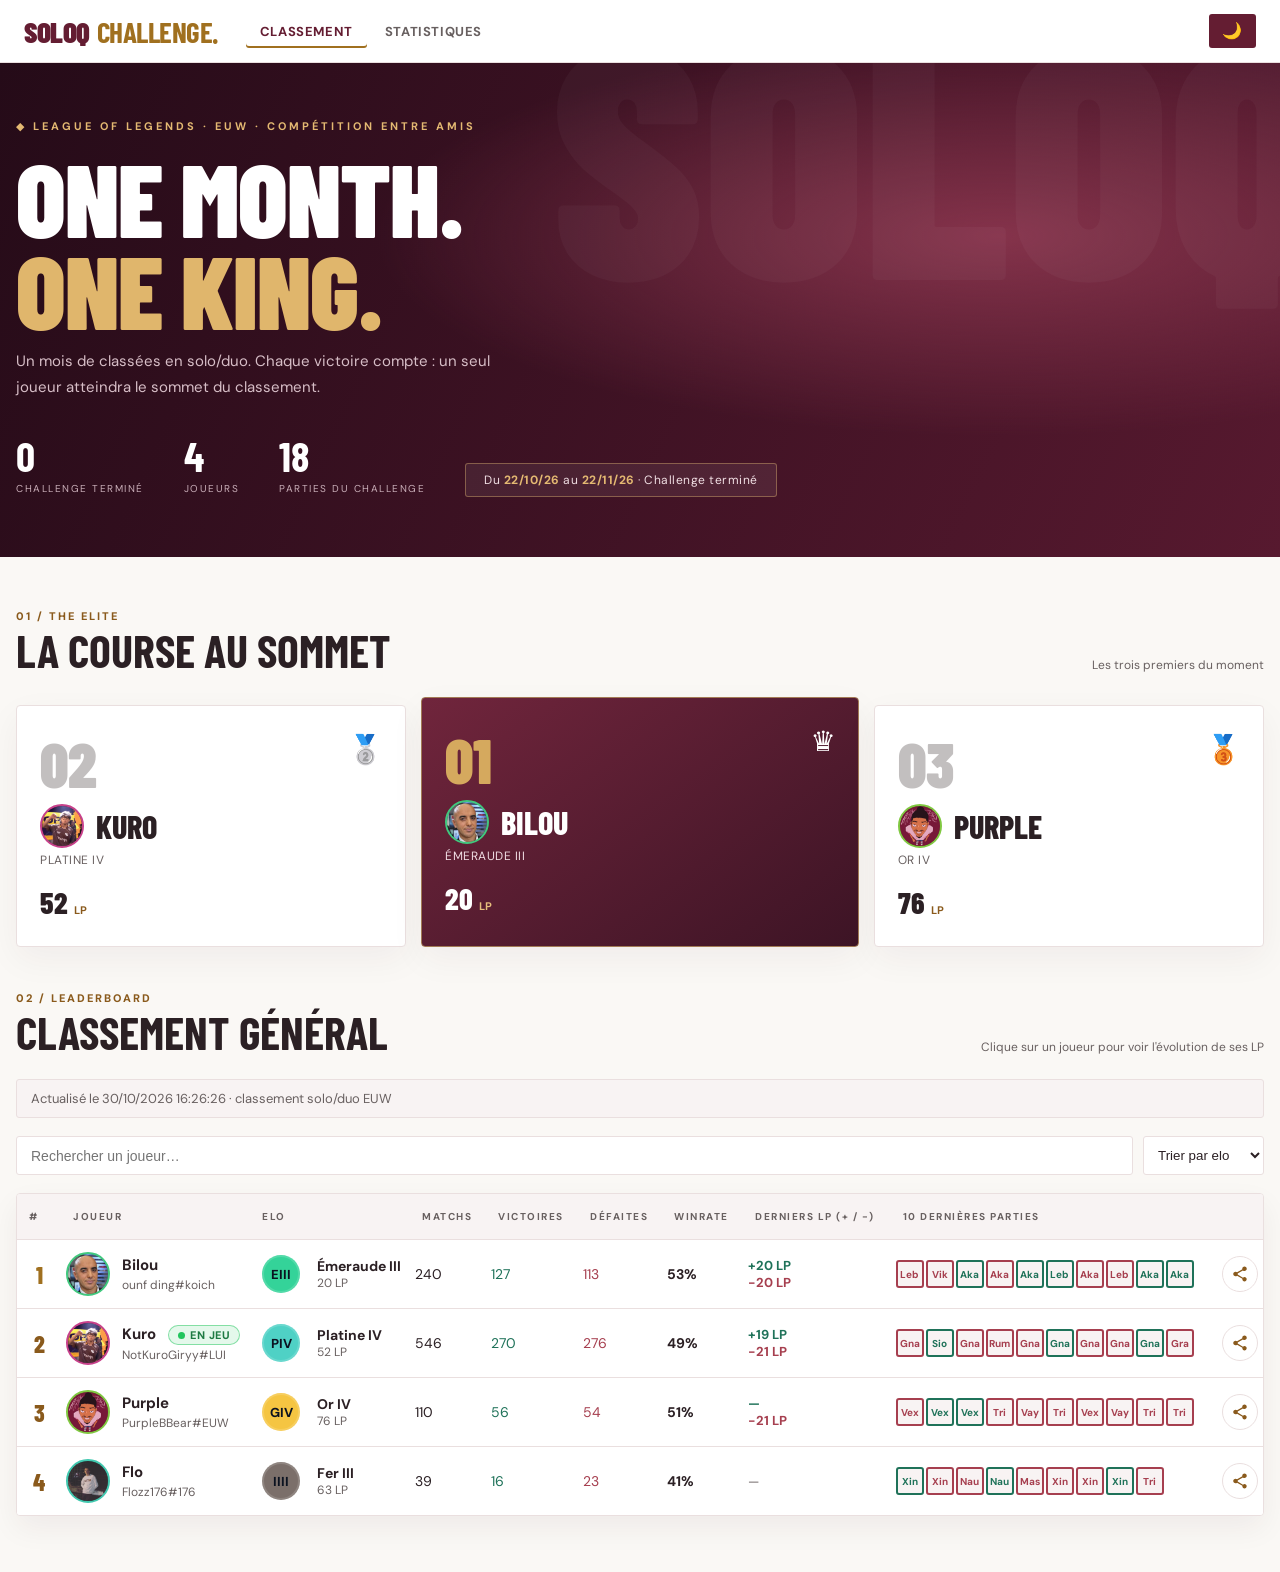
==== commit bd56da30: "Contrastes : textes secondaires, or et vert/rouge plus lisibles en mode clair Co-Authored-By: Claude" ====
--- a/index.html
+++ b/index.html
@@ -122,7 +122,7 @@
 .hero{--cw:1288px}
 </style>
 <link rel="preconnect" href="https://fonts.googleapis.com"><link href="https://fonts.googleapis.com/css2?family=Barlow+Condensed:wght@500;600;700;800;900&family=DM+Sans:wght@400;500;600;700&display=swap" rel="stylesheet">
-<link rel="stylesheet" href="theme.css?v=1793372012"><script src="theme.js?v=1793365394"></script>
+<link rel="stylesheet" href="theme.css?v=1793380056"><script src="theme.js?v=1793365394"></script>
 </head>
 <body>
 <header>
--- a/theme.css
+++ b/theme.css
@@ -1,6 +1,6 @@
 /* Habillage du site : crème / bordeaux / doré, titres en Barlow Condensed (style « refonte »).
    Mode clair par défaut ; <html data-theme="dark"> = version sombre bordeaux. Bouton en haut à droite. */
-:root{color-scheme:light;--bg:#faf8f5;--card:#fff;--card2:#f8f3f3;--line:#eadfdf;--txt:#2b2024;--mut:#827a79;--gold:#ad7934;--gold2:#c99b50;--wine:#641d32;--wb:#641d32;--win:#27846a;--loss:#b44c5b;--up:#27846a;--blue:#2f6fcf;--red:#b44c5b;--hf:'Barlow Condensed','Arial Narrow',Impact,sans-serif}
+:root{color-scheme:light;--bg:#faf8f5;--card:#fff;--card2:#f8f3f3;--line:#eadfdf;--txt:#2b2024;--mut:#686060;--gold:#8a5a1c;--gold2:#a0701f;--wine:#641d32;--wb:#641d32;--win:#1f7259;--loss:#a63f4f;--up:#1f7259;--blue:#2a63b8;--red:#a63f4f;--hf:'Barlow Condensed','Arial Narrow',Impact,sans-serif}
 html[data-theme="dark"]{color-scheme:dark;--bg:#1a0c13;--card:#27121d;--card2:#321826;--line:#47242f;--txt:#f3e9eb;--mut:#b39ea5;--gold:#e0b66c;--gold2:#e0b66c;--wine:#e7a3b4;--wb:#7d2840;--win:#4ec3a0;--loss:#e0707f;--up:#4ec3a0;--blue:#6aa5ff;--red:#e0707f}
 html{scroll-padding-top:72px}
 body{background:var(--bg);color:var(--txt);font-family:'DM Sans',system-ui,-apple-system,"Segoe UI",sans-serif}
@@ -88,13 +88,13 @@
 .pcard{position:relative;background:var(--card);border:1px solid var(--line);padding:26px 23px;min-height:205px;box-shadow:0 12px 35px rgba(61,18,32,.05);cursor:pointer;transition:transform .15s;text-align:left;font:inherit;color:inherit}
 .pcard:hover{transform:translateY(-3px)}
 .pcard.first{background:linear-gradient(145deg,#70253c,#3d1425);color:#fff;min-height:250px;border-color:#a27a55}
-.pcard .position{font-family:var(--hf);font-size:62px;line-height:1;color:var(--line);font-weight:900}
-.pcard.first .position{color:#d5a95e}
+.pcard .position{font-family:var(--hf);font-size:62px;line-height:1;color:var(--mut);opacity:.4;font-weight:900}
+.pcard.first .position{color:#d5a95e;opacity:1}
 .pcard .medal{position:absolute;right:22px;top:25px;font-size:28px}
 .pcard .who{display:flex;align-items:center;gap:12px;margin-top:10px}
 .pcard .pname{font-family:var(--hf);font-size:32px;font-weight:800;text-transform:uppercase;line-height:1}
-.pcard .prank{font-size:11px;letter-spacing:.5px;color:var(--mut);margin-top:4px;text-transform:uppercase}
-.pcard.first .prank{color:#d9bfc7}
+.pcard .prank{font-size:12px;letter-spacing:.5px;color:var(--mut);margin-top:4px;text-transform:uppercase}
+.pcard.first .prank{color:#f0dde3}
 .pcard .plp{font-family:var(--hf);font-size:30px;font-weight:800;margin-top:16px}
 .pcard .plp span{font:700 11px 'DM Sans',sans-serif;color:var(--gold)}
 .pcard.first .plp span{color:#e7bf7d}
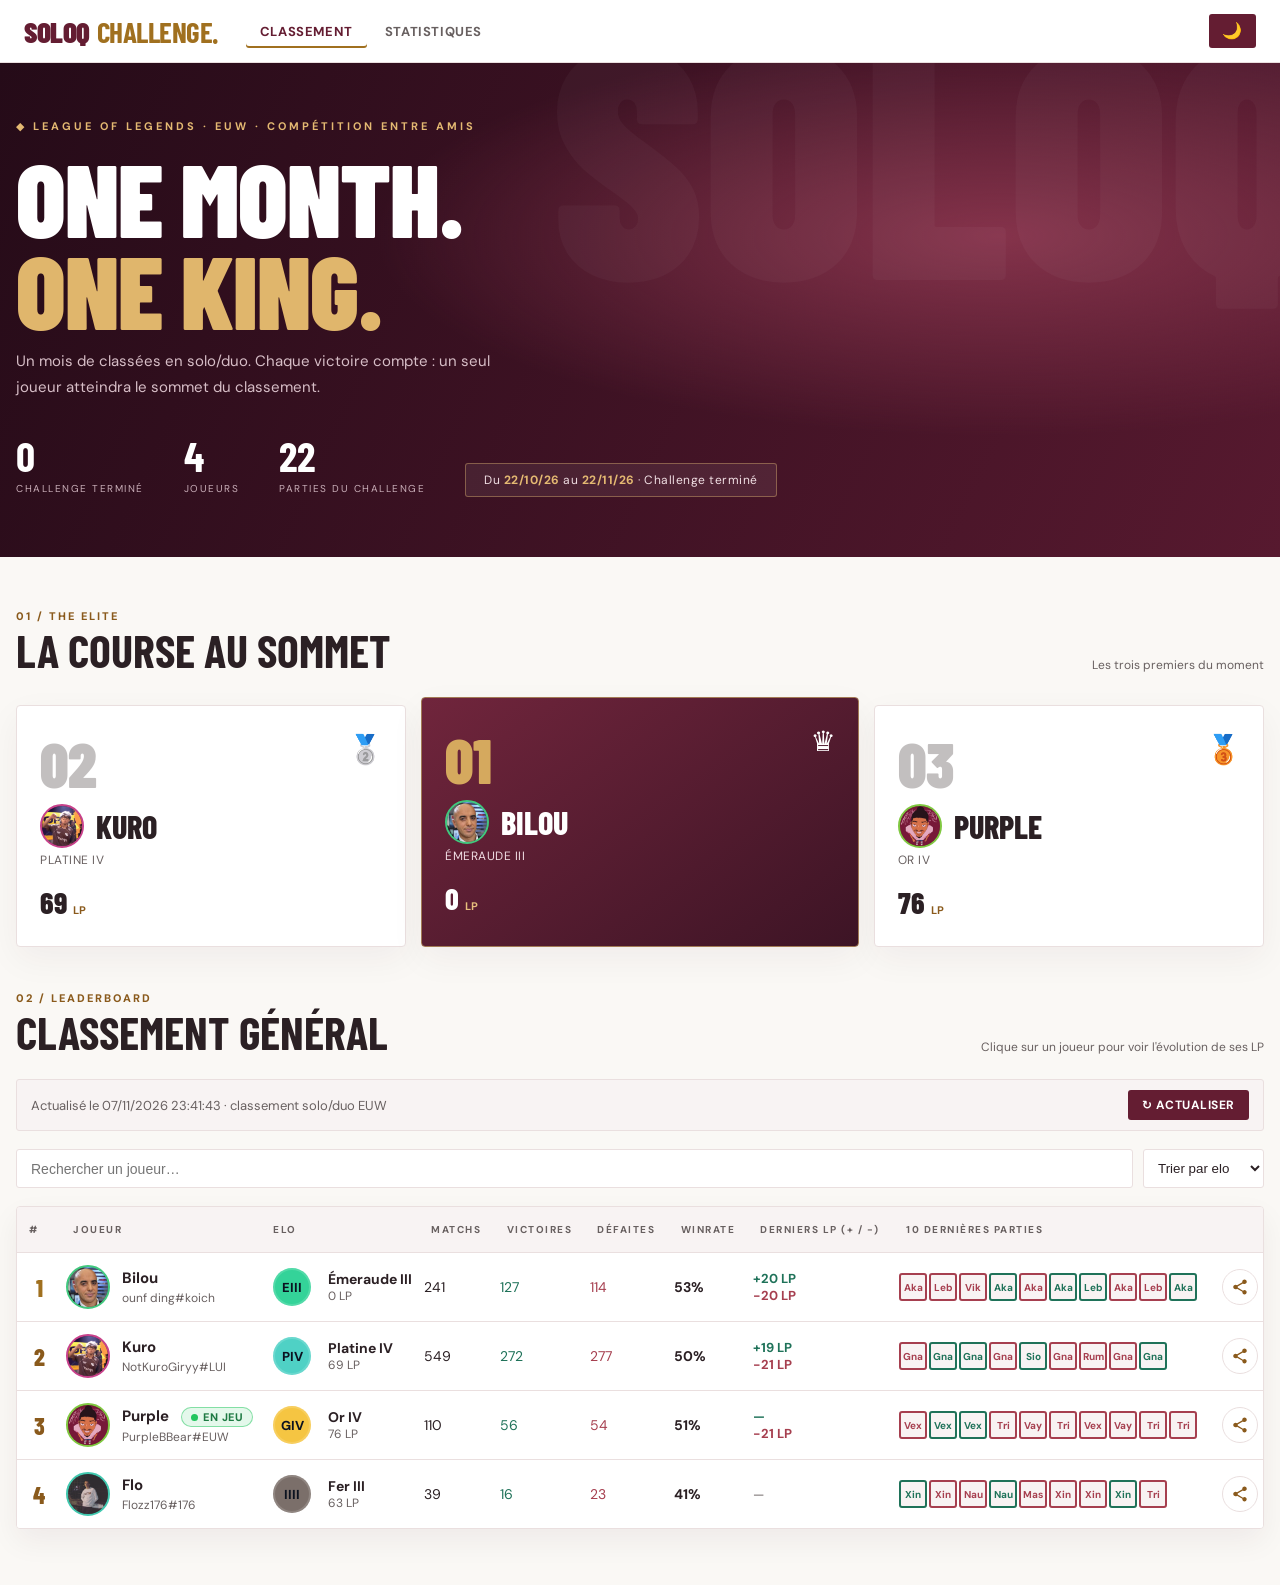
==== commit 031a30d4: "Bouton Actualiser (recharge + mise à jour Riot si clé admin) Co-Authored-By: Claude Sonnet 5.5 <nore" ====
--- a/index.html
+++ b/index.html
@@ -70,6 +70,10 @@
 .sum b{display:block;color:var(--txt);font-size:19px;margin-top:2px}
 .tip{min-height:20px;font-size:14px;color:var(--txt);margin-bottom:4px}
 svg.chart{width:100%;height:auto;display:block;touch-action:none;user-select:none}
+.note{display:flex;align-items:center;justify-content:space-between;gap:12px;flex-wrap:wrap}
+.rmsg{flex:1;text-align:right;font-size:12px}
+.refbtn{background:var(--wb,#641d32);color:#fff;border:0;border-radius:3px;padding:7px 14px;font:700 12px 'DM Sans',system-ui,sans-serif;letter-spacing:.5px;text-transform:uppercase;cursor:pointer;white-space:nowrap}
+.refbtn:hover{filter:brightness(1.15)}.refbtn:disabled{opacity:.6;cursor:wait}
 .note2{color:var(--mut);font-size:13px;margin:10px 0 0}
 .up{color:#4ade80}.dn{color:var(--loss)}
 footer{text-align:center;color:var(--mut);font-size:12px;padding:20px}
@@ -149,7 +153,7 @@
 </section>
 <section class="section" id="classement" style="padding-top:36px">
   <div class="section-top"><div><div class="kicker">02 / Leaderboard</div><h2>Classement général</h2></div><div class="subtitle">Clique sur un joueur pour voir l'évolution de ses LP</div></div>
-  <div class="note">Chargement du classement…</div>
+  <div class="note"><span id="ntxt">Chargement du classement…</span><span id="rmsg" class="rmsg"></span><button type="button" id="refbtn" class="refbtn" title="Actualiser le classement et les LP">↻ Actualiser</button></div>
   <div class="warn" id="warn" hidden></div>
   <div class="bar">
     <input id="q" placeholder="Rechercher un joueur…">
@@ -220,7 +224,7 @@
 }
 
 function loadData(){
-  var n = document.querySelector(".note");
+  var n = document.getElementById("ntxt");
   fetch("data/ranking.json?t="+Date.now()).then(function(r){if(!r.ok)throw 0;return r.json()}).then(function(d){
     PLAYERS = d.players || [];
     if(d.start && d.end && (d.start !== START || d.end !== END)){ START = d.start; END = d.end; setDates(); }
@@ -236,6 +240,44 @@
     render();
   }).catch(function(){ if(n) n.textContent = "Impossible de charger le classement pour le moment."; render(); });
 }
+
+/* ---- bouton Actualiser ----
+   Pour tout le monde : recharge les données les plus récentes publiées.
+   Avec la clé GitHub du mode admin : lance aussi une vraie mise à jour auprès de Riot (rang, LP), puis recharge. */
+var REFRESHING = false;
+function refreshAll(){
+  if(REFRESHING) return;
+  var b = document.getElementById("refbtn"), n = document.getElementById("rmsg"), tok = "";
+  try{ tok = localStorage.getItem("soloq-admin-token") || ""; }catch(e){}
+  function done(msg){ REFRESHING = false; if(b){ b.disabled = false; b.textContent = "↻ Actualiser"; } if(n) n.textContent = msg || ""; }
+  REFRESHING = true; if(b){ b.disabled = true; b.textContent = "Actualisation…"; }
+  var oldUpd = 0;
+  fetch("data/ranking.json?t="+Date.now()).then(function(r){return r.json()}).then(function(d){oldUpd = d.updated||0}).catch(function(){}).then(function(){
+    loadData(); loadLive(); loadExtra();
+    if(!tok){ setTimeout(function(){ done(); if(n) n.textContent = "Pour forcer une mise à jour auprès de Riot : mode admin (10 clics sur le logo)."; }, 900); return; }
+    return fetch("https://api.github.com/repos/dzjdhadbdroid/soloq-challenge/actions/workflows/update.yml/dispatches", {
+      method:"POST", headers:{"Authorization":"Bearer "+tok,"Accept":"application/vnd.github+json","Content-Type":"application/json"}, body:JSON.stringify({ref:"main"})
+    }).then(function(r){
+      if(r.status !== 204){
+        done(r.status === 403 || r.status === 404 ? "Données rechargées, mais ta clé GitHub n'a pas le droit « Actions : Read and write » : impossible de lancer la mise à jour Riot." : "Données rechargées (mise à jour Riot impossible : erreur " + r.status + ").");
+        return;
+      }
+      if(n) n.textContent = "Mise à jour lancée, ça prend 1 à 3 minutes…";
+      var tries = 0;
+      (function poll(){
+        tries++;
+        setTimeout(function(){
+          fetch("data/ranking.json?t="+Date.now()).then(function(r){return r.json()}).then(function(d){
+            if((d.updated||0) > oldUpd){ loadData(); loadExtra(); loadLive(); done(); }
+            else if(tries >= 24){ done("La mise à jour met plus de temps que prévu : réessaie dans un instant."); }
+            else poll();
+          }).catch(function(){ if(tries >= 24) done("Impossible de recharger les données."); else poll(); });
+        }, 10000);
+      })();
+    }).catch(function(){ done("Données rechargées (GitHub injoignable pour lancer la mise à jour)."); });
+  });
+}
+document.addEventListener("click", function(e){ if(e.target && e.target.id === "refbtn") refreshAll(); });
 
 function score(p){
   if(p.unranked) return -1 + Math.min(999, p.w + p.l) / 1000;   // non classés : après tous les classés, entre eux par nombre de parties
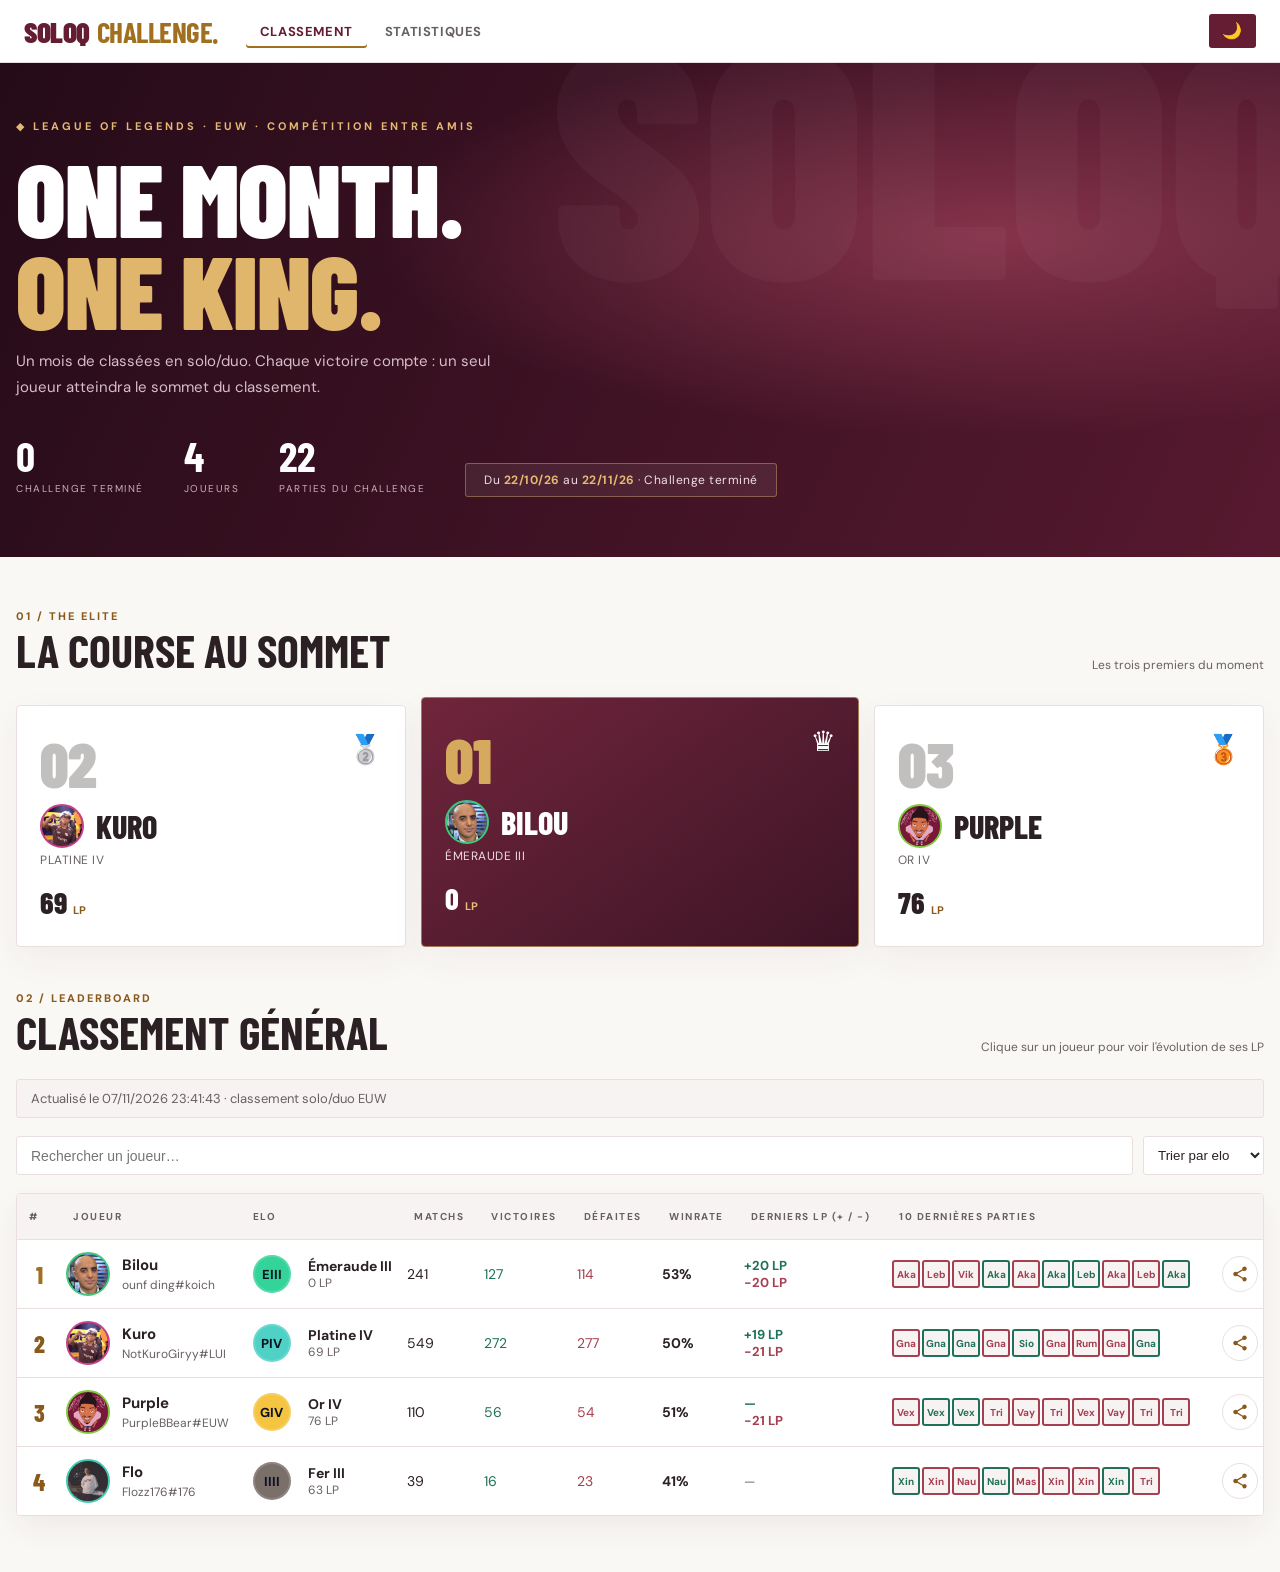
==== commit a79cee46: "Retire le bouton Actualiser Co-Authored-By: Claude Sonnet 5.5 <noreply@anthropic.com> Claude-Session" ====
--- a/index.html
+++ b/index.html
@@ -71,9 +71,6 @@
 .tip{min-height:20px;font-size:14px;color:var(--txt);margin-bottom:4px}
 svg.chart{width:100%;height:auto;display:block;touch-action:none;user-select:none}
 .note{display:flex;align-items:center;justify-content:space-between;gap:12px;flex-wrap:wrap}
-.rmsg{flex:1;text-align:right;font-size:12px}
-.refbtn{background:var(--wb,#641d32);color:#fff;border:0;border-radius:3px;padding:7px 14px;font:700 12px 'DM Sans',system-ui,sans-serif;letter-spacing:.5px;text-transform:uppercase;cursor:pointer;white-space:nowrap}
-.refbtn:hover{filter:brightness(1.15)}.refbtn:disabled{opacity:.6;cursor:wait}
 .note2{color:var(--mut);font-size:13px;margin:10px 0 0}
 .up{color:#4ade80}.dn{color:var(--loss)}
 footer{text-align:center;color:var(--mut);font-size:12px;padding:20px}
@@ -153,7 +150,7 @@
 </section>
 <section class="section" id="classement" style="padding-top:36px">
   <div class="section-top"><div><div class="kicker">02 / Leaderboard</div><h2>Classement général</h2></div><div class="subtitle">Clique sur un joueur pour voir l'évolution de ses LP</div></div>
-  <div class="note"><span id="ntxt">Chargement du classement…</span><span id="rmsg" class="rmsg"></span><button type="button" id="refbtn" class="refbtn" title="Actualiser le classement et les LP">↻ Actualiser</button></div>
+  <div class="note"><span id="ntxt">Chargement du classement…</span></div>
   <div class="warn" id="warn" hidden></div>
   <div class="bar">
     <input id="q" placeholder="Rechercher un joueur…">
@@ -240,44 +237,6 @@
     render();
   }).catch(function(){ if(n) n.textContent = "Impossible de charger le classement pour le moment."; render(); });
 }
-
-/* ---- bouton Actualiser ----
-   Pour tout le monde : recharge les données les plus récentes publiées.
-   Avec la clé GitHub du mode admin : lance aussi une vraie mise à jour auprès de Riot (rang, LP), puis recharge. */
-var REFRESHING = false;
-function refreshAll(){
-  if(REFRESHING) return;
-  var b = document.getElementById("refbtn"), n = document.getElementById("rmsg"), tok = "";
-  try{ tok = localStorage.getItem("soloq-admin-token") || ""; }catch(e){}
-  function done(msg){ REFRESHING = false; if(b){ b.disabled = false; b.textContent = "↻ Actualiser"; } if(n) n.textContent = msg || ""; }
-  REFRESHING = true; if(b){ b.disabled = true; b.textContent = "Actualisation…"; }
-  var oldUpd = 0;
-  fetch("data/ranking.json?t="+Date.now()).then(function(r){return r.json()}).then(function(d){oldUpd = d.updated||0}).catch(function(){}).then(function(){
-    loadData(); loadLive(); loadExtra();
-    if(!tok){ setTimeout(function(){ done(); if(n) n.textContent = "Pour forcer une mise à jour auprès de Riot : mode admin (10 clics sur le logo)."; }, 900); return; }
-    return fetch("https://api.github.com/repos/dzjdhadbdroid/soloq-challenge/actions/workflows/update.yml/dispatches", {
-      method:"POST", headers:{"Authorization":"Bearer "+tok,"Accept":"application/vnd.github+json","Content-Type":"application/json"}, body:JSON.stringify({ref:"main"})
-    }).then(function(r){
-      if(r.status !== 204){
-        done(r.status === 403 || r.status === 404 ? "Données rechargées, mais ta clé GitHub n'a pas le droit « Actions : Read and write » : impossible de lancer la mise à jour Riot." : "Données rechargées (mise à jour Riot impossible : erreur " + r.status + ").");
-        return;
-      }
-      if(n) n.textContent = "Mise à jour lancée, ça prend 1 à 3 minutes…";
-      var tries = 0;
-      (function poll(){
-        tries++;
-        setTimeout(function(){
-          fetch("data/ranking.json?t="+Date.now()).then(function(r){return r.json()}).then(function(d){
-            if((d.updated||0) > oldUpd){ loadData(); loadExtra(); loadLive(); done(); }
-            else if(tries >= 24){ done("La mise à jour met plus de temps que prévu : réessaie dans un instant."); }
-            else poll();
-          }).catch(function(){ if(tries >= 24) done("Impossible de recharger les données."); else poll(); });
-        }, 10000);
-      })();
-    }).catch(function(){ done("Données rechargées (GitHub injoignable pour lancer la mise à jour)."); });
-  });
-}
-document.addEventListener("click", function(e){ if(e.target && e.target.id === "refbtn") refreshAll(); });
 
 function score(p){
   if(p.unranked) return -1 + Math.min(999, p.w + p.l) / 1000;   // non classés : après tous les classés, entre eux par nombre de parties
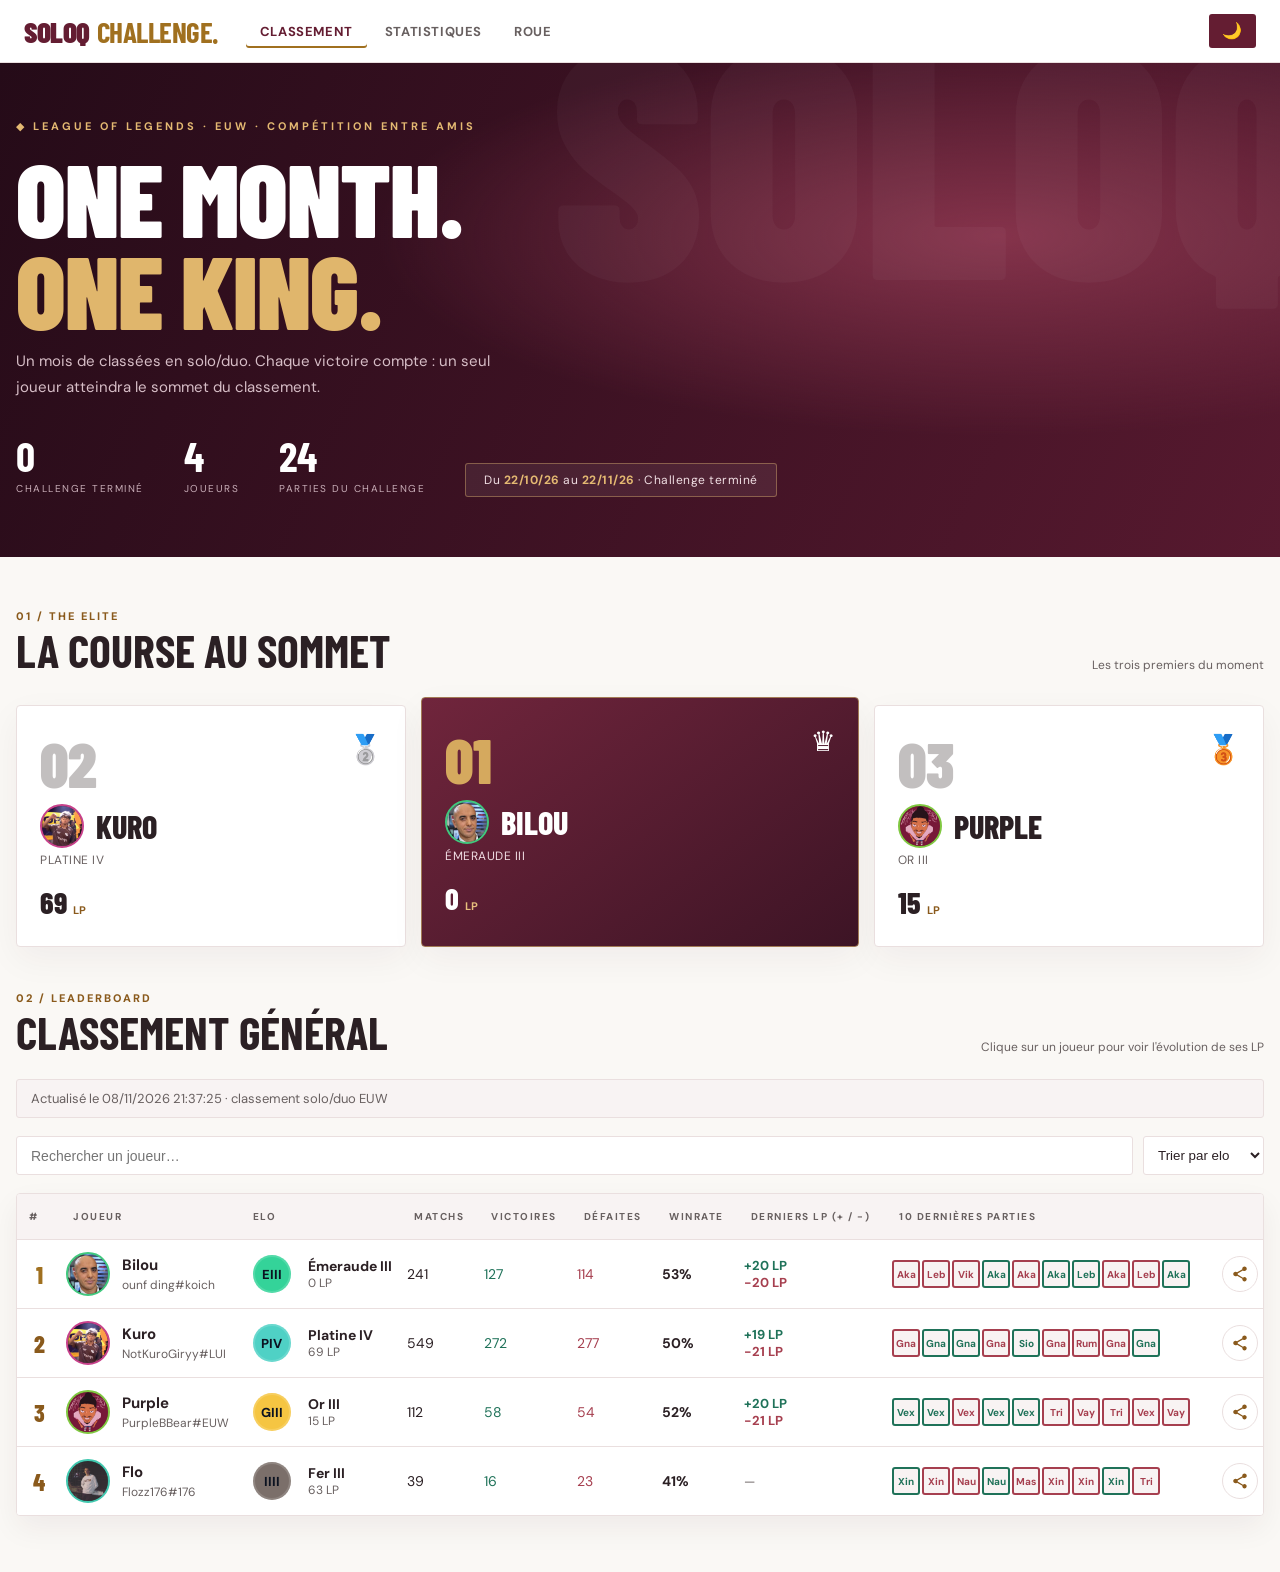
==== commit 73eea5a6: "Page Roue : champion et rôle aléatoires Co-Authored-By: Claude Sonnet 5.5 <noreply@anthropic.com> Cl" ====
--- a/index.html
+++ b/index.html
@@ -128,7 +128,7 @@
 <body>
 <header>
   <div class="logo">SoloQ<b>Challenge</b></div>
-  <nav><a class="on" href="index.html">Classement</a><a href="stats.html">Statistiques</a></nav>
+  <nav><a class="on" href="index.html">Classement</a><a href="stats.html">Statistiques</a><a href="roue.html">Roue</a></nav>
 </header>
 
 <div class="hero">
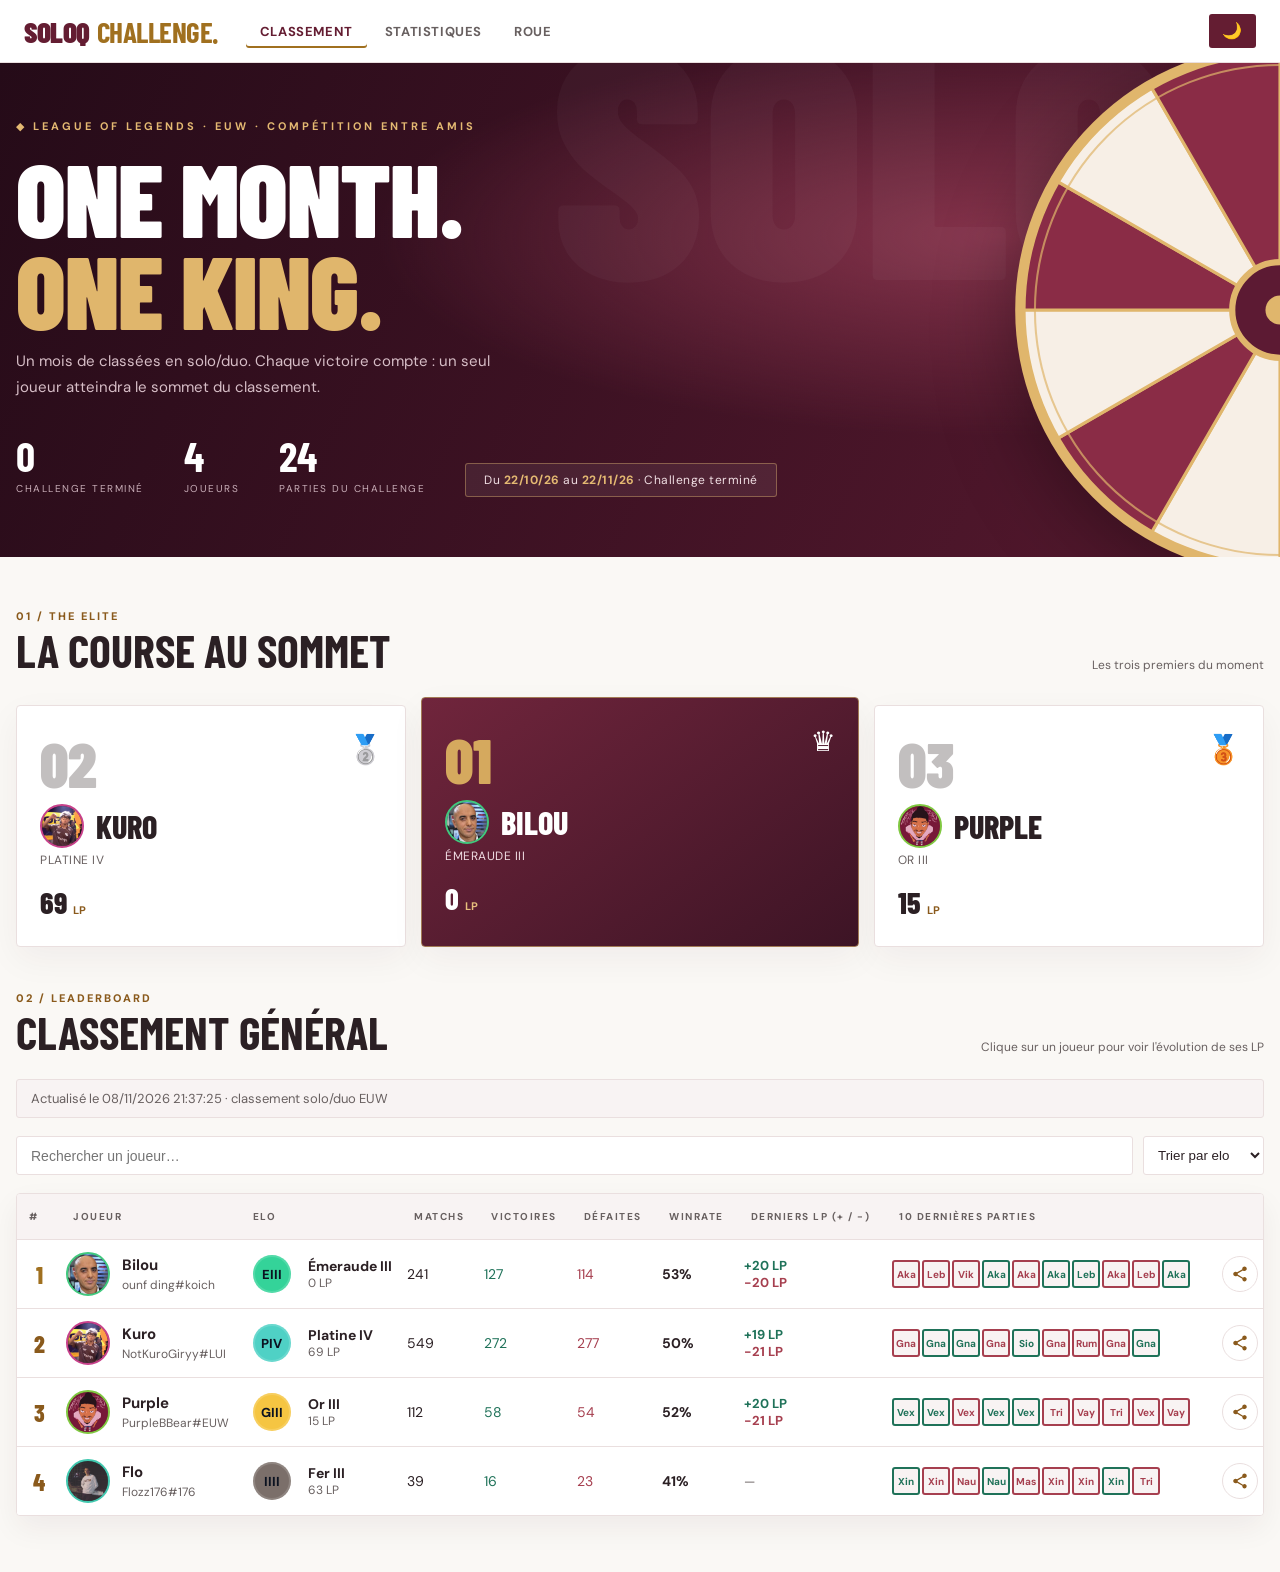
==== commit 0469be2a: "Hero : demi-roue blanche et bordeaux à liseré doré Co-Authored-By: Claude Sonnet 5.5 <noreply@anthro" ====
--- a/index.html
+++ b/index.html
@@ -71,6 +71,11 @@
 .tip{min-height:20px;font-size:14px;color:var(--txt);margin-bottom:4px}
 svg.chart{width:100%;height:auto;display:block;touch-action:none;user-select:none}
 .note{display:flex;align-items:center;justify-content:space-between;gap:12px;flex-wrap:wrap}
+.hero>.wheelart{position:absolute;right:-270px;top:50%;width:540px;height:540px;margin-top:-270px;pointer-events:none;filter:drop-shadow(0 18px 40px rgba(0,0,0,.35))}
+.wheelspin{transform-origin:260px 260px;animation:wspin 90s linear infinite}
+@keyframes wspin{to{transform:rotate(360deg)}}
+@media(prefers-reduced-motion:reduce){.wheelspin{animation:none}}
+@media(max-width:900px){.hero>.wheelart{width:320px;height:320px;right:-190px;margin-top:-160px;opacity:.55}}
 .note2{color:var(--mut);font-size:13px;margin:10px 0 0}
 .up{color:#4ade80}.dn{color:var(--loss)}
 footer{text-align:center;color:var(--mut);font-size:12px;padding:20px}
@@ -132,6 +137,7 @@
 </header>
 
 <div class="hero">
+  <svg class="wheelart" viewBox="0 0 520 520" aria-hidden="true" focusable="false"><g class="wheelspin"><path d="M260 260L260.0 10.0A250 250 0 0 1 385.0 43.5Z" fill="#f7efe6" stroke="#e0b66c" stroke-width="3"/><path d="M260 260L385.0 43.5A250 250 0 0 1 476.5 135.0Z" fill="#8a2c46" stroke="#e0b66c" stroke-width="3"/><path d="M260 260L476.5 135.0A250 250 0 0 1 510.0 260.0Z" fill="#f7efe6" stroke="#e0b66c" stroke-width="3"/><path d="M260 260L510.0 260.0A250 250 0 0 1 476.5 385.0Z" fill="#8a2c46" stroke="#e0b66c" stroke-width="3"/><path d="M260 260L476.5 385.0A250 250 0 0 1 385.0 476.5Z" fill="#f7efe6" stroke="#e0b66c" stroke-width="3"/><path d="M260 260L385.0 476.5A250 250 0 0 1 260.0 510.0Z" fill="#8a2c46" stroke="#e0b66c" stroke-width="3"/><path d="M260 260L260.0 510.0A250 250 0 0 1 135.0 476.5Z" fill="#f7efe6" stroke="#e0b66c" stroke-width="3"/><path d="M260 260L135.0 476.5A250 250 0 0 1 43.5 385.0Z" fill="#8a2c46" stroke="#e0b66c" stroke-width="3"/><path d="M260 260L43.5 385.0A250 250 0 0 1 10.0 260.0Z" fill="#f7efe6" stroke="#e0b66c" stroke-width="3"/><path d="M260 260L10.0 260.0A250 250 0 0 1 43.5 135.0Z" fill="#8a2c46" stroke="#e0b66c" stroke-width="3"/><path d="M260 260L43.5 135.0A250 250 0 0 1 135.0 43.5Z" fill="#f7efe6" stroke="#e0b66c" stroke-width="3"/><path d="M260 260L135.0 43.5A250 250 0 0 1 260.0 10.0Z" fill="#8a2c46" stroke="#e0b66c" stroke-width="3"/><circle cx="260" cy="260" r="250" fill="none" stroke="#e0b66c" stroke-width="10"/><circle cx="260" cy="260" r="236" fill="none" stroke="#e0b66c" stroke-width="2" opacity=".7"/><circle cx="260" cy="260" r="46" fill="#5c1a33" stroke="#e0b66c" stroke-width="6"/><circle cx="260" cy="260" r="14" fill="#e0b66c"/></g></svg>
   <div class="eyebrow">◆ League of Legends · EUW · Compétition entre amis</div>
   <h1>One month.<br><em>One king.</em></h1>
   <p>Un mois de classées en solo/duo. Chaque victoire compte : un seul joueur atteindra le sommet du classement.</p>
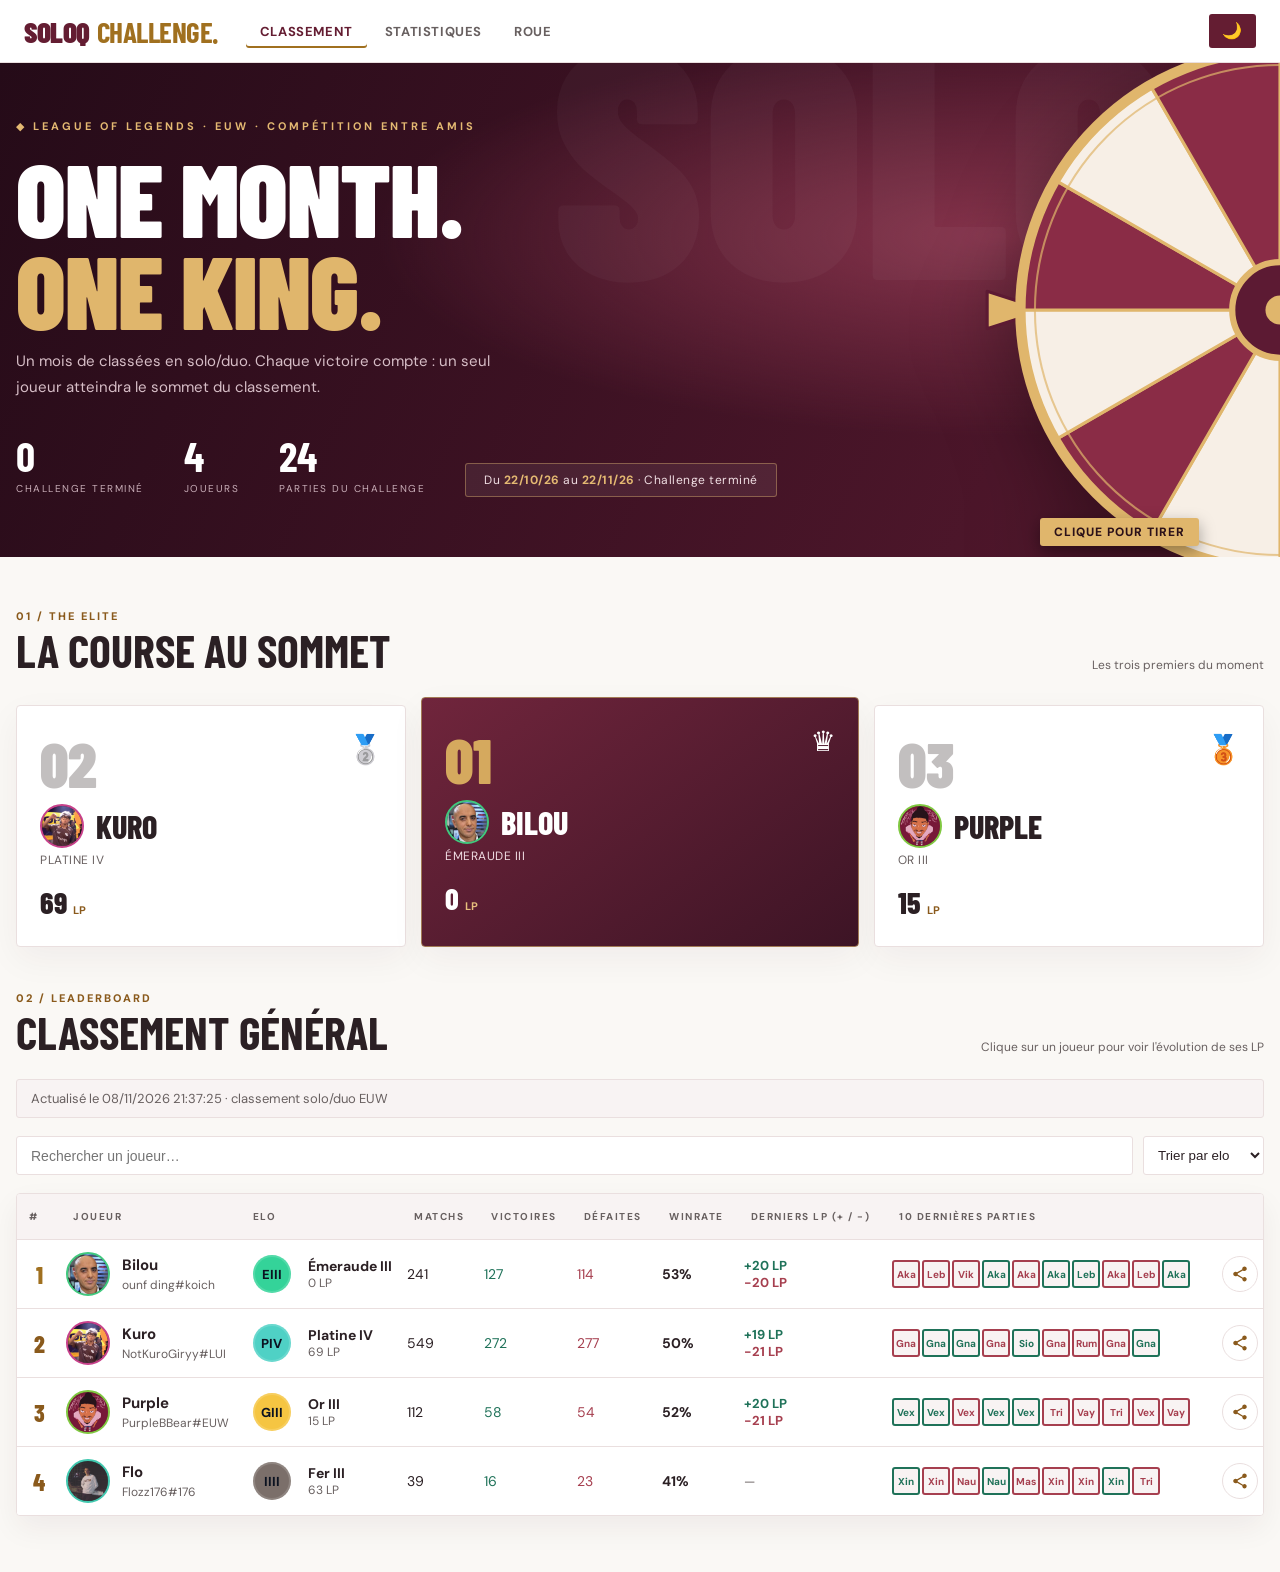
==== commit f82347b8: "La demi-roue du bandeau tire un champion et un rôle au clic Co-Authored-By: Claude Sonnet 5.5 <norep" ====
--- a/index.html
+++ b/index.html
@@ -71,11 +71,25 @@
 .tip{min-height:20px;font-size:14px;color:var(--txt);margin-bottom:4px}
 svg.chart{width:100%;height:auto;display:block;touch-action:none;user-select:none}
 .note{display:flex;align-items:center;justify-content:space-between;gap:12px;flex-wrap:wrap}
-.hero>.wheelart{position:absolute;right:-270px;top:50%;width:540px;height:540px;margin-top:-270px;pointer-events:none;filter:drop-shadow(0 18px 40px rgba(0,0,0,.35))}
+.hero>.wheelart{position:absolute;right:-270px;top:50%;width:540px;height:540px;margin-top:-270px;padding:0;border:0;background:none;cursor:pointer;filter:drop-shadow(0 18px 40px rgba(0,0,0,.35));transition:filter .2s;-webkit-tap-highlight-color:transparent}
+.hero>.wheelart:hover{filter:drop-shadow(0 18px 40px rgba(0,0,0,.35)) brightness(1.08)}.hero>.wheelart:focus-visible{outline:3px solid #e0b66c;outline-offset:-6px;border-radius:50%}.hero>.wheelart:disabled{cursor:wait}
+.wheelart svg{width:100%;height:100%;display:block;overflow:visible}
+.wheelcta{position:absolute;left:30px;bottom:34px;transform:none;background:#e0b66c;color:#2b1119;border-radius:3px;padding:8px 14px;font:800 12px/1 'DM Sans',system-ui,sans-serif;letter-spacing:1px;text-transform:uppercase;box-shadow:0 6px 16px rgba(0,0,0,.35);white-space:nowrap}
+.dice{position:fixed;inset:0;z-index:200;background:rgba(20,6,12,.72);display:flex;align-items:center;justify-content:center;padding:16px}
+.dice[hidden]{display:none}
+.dicebox{background:var(--card);border:1px solid var(--line);border-top:5px solid #e0b66c;border-radius:6px;max-width:420px;width:100%;padding:28px 24px 22px;text-align:center;box-shadow:0 24px 60px rgba(0,0,0,.5)}
+.dicebox small{display:block;font:700 11px 'DM Sans',sans-serif;letter-spacing:2px;text-transform:uppercase;color:var(--gold)}
+.dicebox img{width:120px;height:120px;border-radius:50%;border:4px solid #e0b66c;margin:16px auto 12px;display:block;background:var(--card2)}
+.dicebox .dn{font-family:var(--hf);font-size:46px;font-weight:900;text-transform:uppercase;line-height:1;color:var(--txt)}
+.dicebox .dr{display:inline-block;margin-top:12px;background:var(--wb,#641d32);color:#fff;border-radius:3px;padding:7px 18px;font:800 14px 'DM Sans',sans-serif;letter-spacing:1.5px;text-transform:uppercase}
+.dicebox .db{display:flex;gap:10px;justify-content:center;margin-top:22px}
+.dicebox button{border-radius:3px;padding:11px 20px;font:800 12px 'DM Sans',sans-serif;letter-spacing:1px;text-transform:uppercase;cursor:pointer;border:1px solid var(--line);background:var(--card2);color:var(--txt)}
+.dicebox button.pri{background:var(--wb,#641d32);color:#fff;border-color:transparent;box-shadow:inset 0 -3px 0 #e0b66c}
+
 .wheelspin{transform-origin:260px 260px;animation:wspin 90s linear infinite}
 @keyframes wspin{to{transform:rotate(360deg)}}
 @media(prefers-reduced-motion:reduce){.wheelspin{animation:none}}
-@media(max-width:900px){.hero>.wheelart{width:320px;height:320px;right:-190px;margin-top:-160px;opacity:.55}}
+@media(max-width:900px){.hero>.wheelart{width:320px;height:320px;right:-190px;margin-top:-160px}.wheelcta{left:12px;bottom:18px;font-size:11px;padding:7px 10px}}
 .note2{color:var(--mut);font-size:13px;margin:10px 0 0}
 .up{color:#4ade80}.dn{color:var(--loss)}
 footer{text-align:center;color:var(--mut);font-size:12px;padding:20px}
@@ -137,7 +151,7 @@
 </header>
 
 <div class="hero">
-  <svg class="wheelart" viewBox="0 0 520 520" aria-hidden="true" focusable="false"><g class="wheelspin"><path d="M260 260L260.0 10.0A250 250 0 0 1 385.0 43.5Z" fill="#f7efe6" stroke="#e0b66c" stroke-width="3"/><path d="M260 260L385.0 43.5A250 250 0 0 1 476.5 135.0Z" fill="#8a2c46" stroke="#e0b66c" stroke-width="3"/><path d="M260 260L476.5 135.0A250 250 0 0 1 510.0 260.0Z" fill="#f7efe6" stroke="#e0b66c" stroke-width="3"/><path d="M260 260L510.0 260.0A250 250 0 0 1 476.5 385.0Z" fill="#8a2c46" stroke="#e0b66c" stroke-width="3"/><path d="M260 260L476.5 385.0A250 250 0 0 1 385.0 476.5Z" fill="#f7efe6" stroke="#e0b66c" stroke-width="3"/><path d="M260 260L385.0 476.5A250 250 0 0 1 260.0 510.0Z" fill="#8a2c46" stroke="#e0b66c" stroke-width="3"/><path d="M260 260L260.0 510.0A250 250 0 0 1 135.0 476.5Z" fill="#f7efe6" stroke="#e0b66c" stroke-width="3"/><path d="M260 260L135.0 476.5A250 250 0 0 1 43.5 385.0Z" fill="#8a2c46" stroke="#e0b66c" stroke-width="3"/><path d="M260 260L43.5 385.0A250 250 0 0 1 10.0 260.0Z" fill="#f7efe6" stroke="#e0b66c" stroke-width="3"/><path d="M260 260L10.0 260.0A250 250 0 0 1 43.5 135.0Z" fill="#8a2c46" stroke="#e0b66c" stroke-width="3"/><path d="M260 260L43.5 135.0A250 250 0 0 1 135.0 43.5Z" fill="#f7efe6" stroke="#e0b66c" stroke-width="3"/><path d="M260 260L135.0 43.5A250 250 0 0 1 260.0 10.0Z" fill="#8a2c46" stroke="#e0b66c" stroke-width="3"/><circle cx="260" cy="260" r="250" fill="none" stroke="#e0b66c" stroke-width="10"/><circle cx="260" cy="260" r="236" fill="none" stroke="#e0b66c" stroke-width="2" opacity=".7"/><circle cx="260" cy="260" r="46" fill="#5c1a33" stroke="#e0b66c" stroke-width="6"/><circle cx="260" cy="260" r="14" fill="#e0b66c"/></g></svg>
+  <button type="button" class="wheelart" id="heroWheel" aria-label="Tirer un champion et un rôle au hasard"><svg viewBox="0 0 520 520" aria-hidden="true" focusable="false"><polygon points="-22,242 -22,278 34,260" fill="#e0b66c" stroke="#5c1a33" stroke-width="3" stroke-linejoin="round"/><g class="wheelspin" id="wheelspin"><path d="M260 260L260.0 10.0A250 250 0 0 1 385.0 43.5Z" fill="#f7efe6" stroke="#e0b66c" stroke-width="3"/><path d="M260 260L385.0 43.5A250 250 0 0 1 476.5 135.0Z" fill="#8a2c46" stroke="#e0b66c" stroke-width="3"/><path d="M260 260L476.5 135.0A250 250 0 0 1 510.0 260.0Z" fill="#f7efe6" stroke="#e0b66c" stroke-width="3"/><path d="M260 260L510.0 260.0A250 250 0 0 1 476.5 385.0Z" fill="#8a2c46" stroke="#e0b66c" stroke-width="3"/><path d="M260 260L476.5 385.0A250 250 0 0 1 385.0 476.5Z" fill="#f7efe6" stroke="#e0b66c" stroke-width="3"/><path d="M260 260L385.0 476.5A250 250 0 0 1 260.0 510.0Z" fill="#8a2c46" stroke="#e0b66c" stroke-width="3"/><path d="M260 260L260.0 510.0A250 250 0 0 1 135.0 476.5Z" fill="#f7efe6" stroke="#e0b66c" stroke-width="3"/><path d="M260 260L135.0 476.5A250 250 0 0 1 43.5 385.0Z" fill="#8a2c46" stroke="#e0b66c" stroke-width="3"/><path d="M260 260L43.5 385.0A250 250 0 0 1 10.0 260.0Z" fill="#f7efe6" stroke="#e0b66c" stroke-width="3"/><path d="M260 260L10.0 260.0A250 250 0 0 1 43.5 135.0Z" fill="#8a2c46" stroke="#e0b66c" stroke-width="3"/><path d="M260 260L43.5 135.0A250 250 0 0 1 135.0 43.5Z" fill="#f7efe6" stroke="#e0b66c" stroke-width="3"/><path d="M260 260L135.0 43.5A250 250 0 0 1 260.0 10.0Z" fill="#8a2c46" stroke="#e0b66c" stroke-width="3"/><circle cx="260" cy="260" r="250" fill="none" stroke="#e0b66c" stroke-width="10"/><circle cx="260" cy="260" r="236" fill="none" stroke="#e0b66c" stroke-width="2" opacity=".7"/><circle cx="260" cy="260" r="46" fill="#5c1a33" stroke="#e0b66c" stroke-width="6"/><circle cx="260" cy="260" r="14" fill="#e0b66c"/></g></svg><span class="wheelcta" id="wheelCta">Clique pour tirer</span></button>
   <div class="eyebrow">◆ League of Legends · EUW · Compétition entre amis</div>
   <h1>One month.<br><em>One king.</em></h1>
   <p>Un mois de classées en solo/duo. Chaque victoire compte : un seul joueur atteindra le sommet du classement.</p>
@@ -485,5 +499,7 @@
 </script>
 <script src="card.js?v=1793269095"></script>
 <script src="admin.js?v=1793353903"></script>
+<div class="dice" id="dice" hidden role="dialog" aria-modal="true" aria-label="Résultat du tirage"><div class="dicebox"><small>Ton tirage</small><img id="diceImg" alt=""><div class="dn" id="diceName"></div><span class="dr" id="diceRole"></span><div class="db"><button type="button" class="pri" id="diceAgain">Retirer</button><button type="button" id="diceClose">Fermer</button></div></div></div>
+<script src="wheel.js?v=1"></script>
 </body>
 </html>
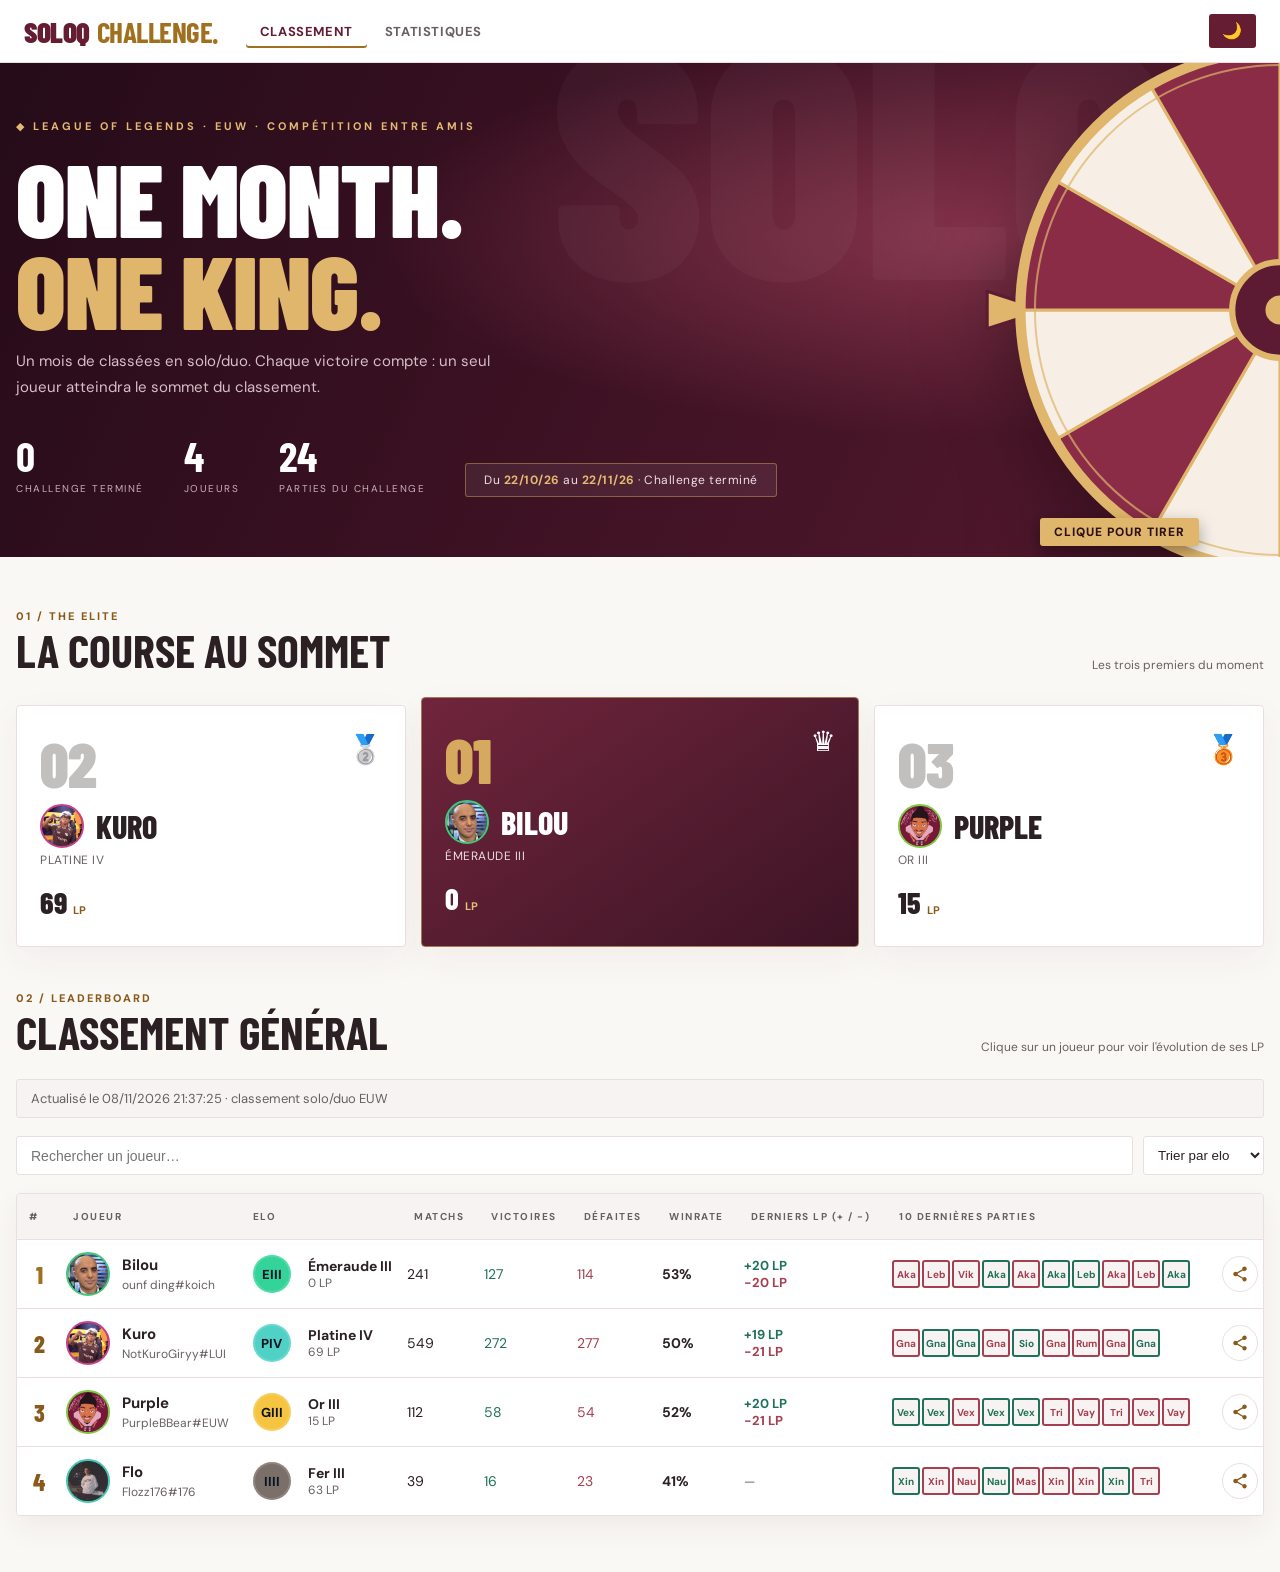
==== commit ad0926b3: "Retire la page et le lien Roue du menu (la roue du bandeau reste) Co-Authored-By: Claude Sonnet 5.5 " ====
--- a/index.html
+++ b/index.html
@@ -147,7 +147,7 @@
 <body>
 <header>
   <div class="logo">SoloQ<b>Challenge</b></div>
-  <nav><a class="on" href="index.html">Classement</a><a href="stats.html">Statistiques</a><a href="roue.html">Roue</a></nav>
+  <nav><a class="on" href="index.html">Classement</a><a href="stats.html">Statistiques</a></nav>
 </header>
 
 <div class="hero">
